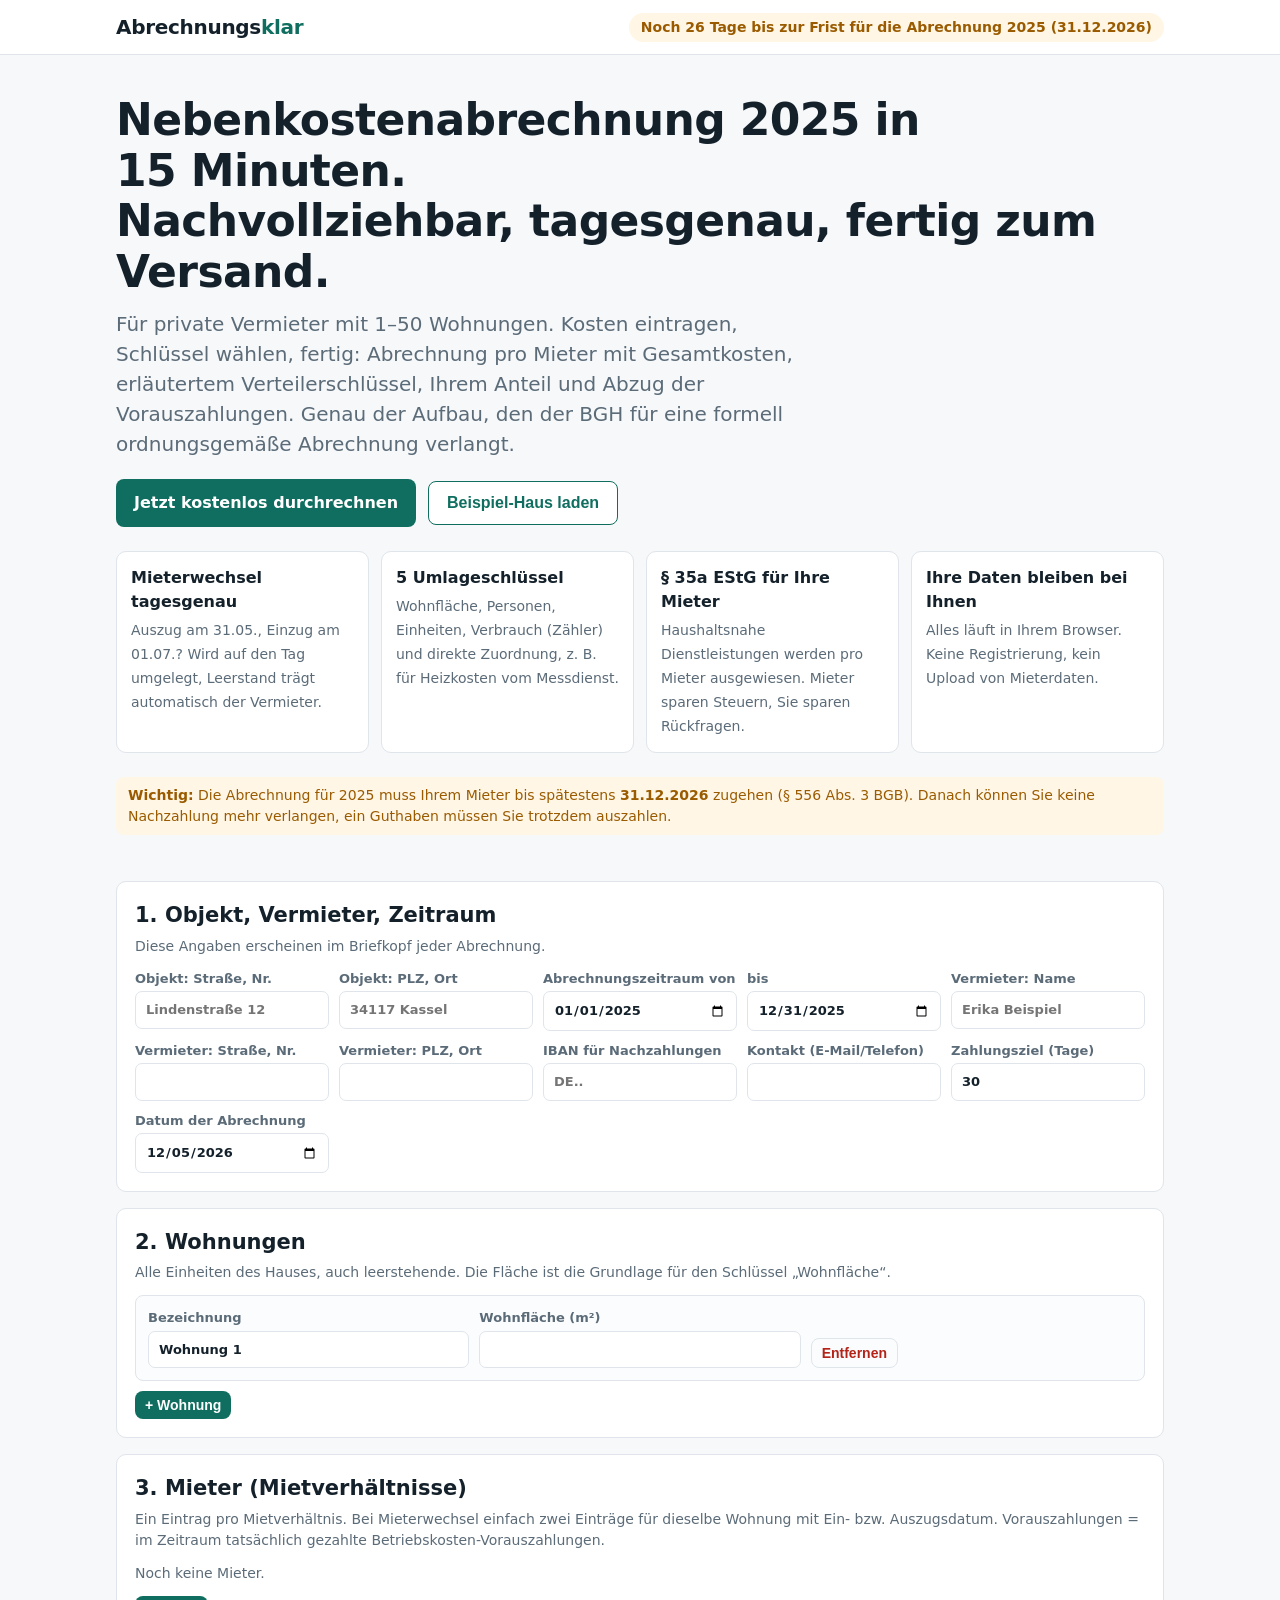
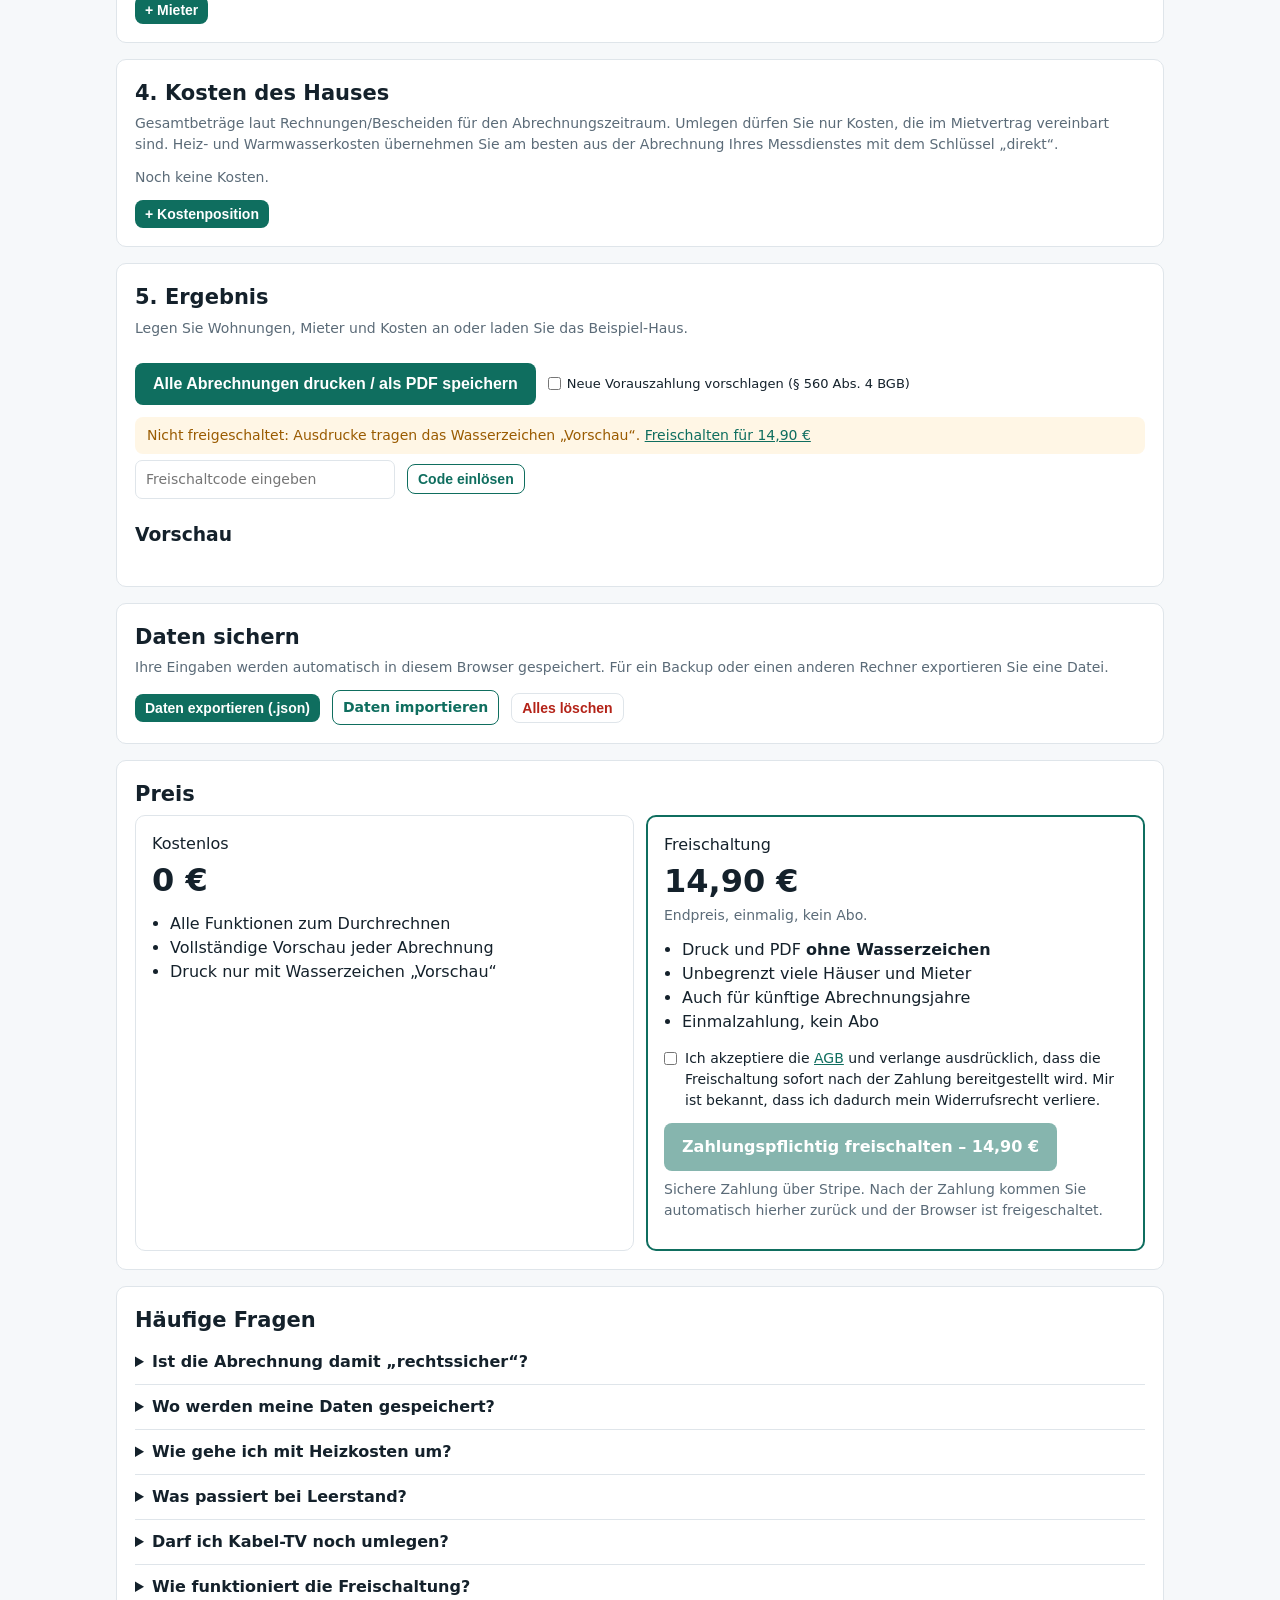
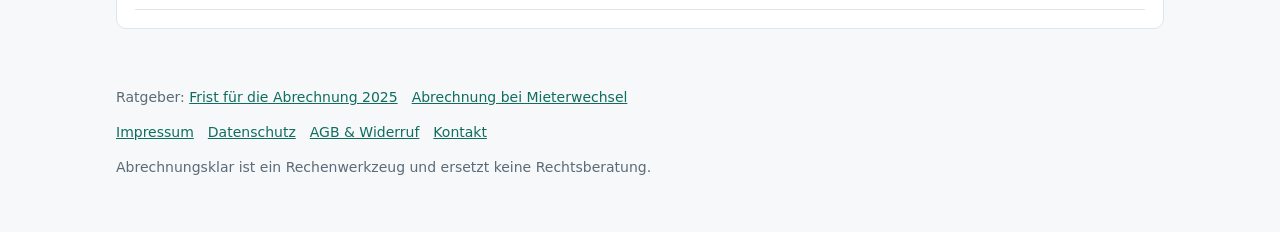
==== index.html @ c4600b21 "feat: Stripe-Zahlungslink mit Pflicht-Zustimmung, Ratgeber-Links Co-Authored-By: Claude Opus 5.5 <no" ====
<!doctype html>
<html lang="de">
<head>
<meta charset="utf-8">
<meta name="viewport" content="width=device-width, initial-scale=1">
<title>Abrechnungsklar – Nebenkostenabrechnung 2025 im Browser erstellen</title>
<meta name="description" content="Betriebskostenabrechnung 2025 für Vermieter in 15 Minuten: Mieterwechsel tagesgenau, Leerstand, 5 Umlageschlüssel, § 35a-Ausweis, Vorauszahlungsanpassung. Ihre Daten bleiben in Ihrem Browser. Frist: 31.12.2026.">
<style>
:root{--bg:#f6f8fa;--card:#fff;--ink:#14212b;--mute:#5b6b78;--line:#dfe5ea;--pri:#0f6e5f;--pri2:#0b5649;--acc:#e8f4f1;--warn:#9a5b00;--warnbg:#fff6e5;--bad:#b42318;--radius:10px}
*{box-sizing:border-box}
body{margin:0;background:var(--bg);color:var(--ink);font:16px/1.5 system-ui,-apple-system,"Segoe UI",Roboto,sans-serif}
a{color:var(--pri)}
.wrap{max-width:1080px;margin:0 auto;padding:0 16px}
header.top{background:var(--card);border-bottom:1px solid var(--line)}
header.top .wrap{display:flex;align-items:center;justify-content:space-between;gap:12px;padding-top:12px;padding-bottom:12px;flex-wrap:wrap}
.logo{font-weight:800;font-size:20px;letter-spacing:-.3px}.logo span{color:var(--pri)}
.deadline{background:var(--warnbg);color:var(--warn);border-radius:999px;padding:4px 12px;font-size:14px;font-weight:600}
.hero{padding:40px 0 24px}
.hero h1{font-size:clamp(28px,4.4vw,44px);line-height:1.15;margin:0 0 12px;letter-spacing:-.6px}
.hero p.lead{font-size:clamp(17px,2vw,20px);color:var(--mute);max-width:720px;margin:0 0 20px}
.btn{display:inline-block;border:0;border-radius:8px;padding:12px 18px;font-weight:700;font-size:16px;cursor:pointer;text-decoration:none;background:var(--pri);color:#fff}
.btn:hover{background:var(--pri2)}
.btn.sec{background:var(--card);color:var(--pri);border:1px solid var(--pri)}
.btn.sm{padding:6px 10px;font-size:14px;font-weight:600}
.btn.ghost{background:transparent;color:var(--bad);border:1px solid var(--line);padding:6px 10px;font-size:14px}
.row{display:flex;gap:12px;flex-wrap:wrap;align-items:center}
.feats{display:grid;grid-template-columns:repeat(auto-fit,minmax(230px,1fr));gap:12px;margin:24px 0}
.feat{background:var(--card);border:1px solid var(--line);border-radius:var(--radius);padding:14px}
.feat b{display:block;margin-bottom:4px}
.feat small{color:var(--mute);font-size:14px}
section.card{background:var(--card);border:1px solid var(--line);border-radius:var(--radius);padding:18px;margin:16px 0}
section.card h2{margin:0 0 4px;font-size:21px}
.hint{color:var(--mute);font-size:14px;margin:0 0 12px}
.grid{display:grid;grid-template-columns:repeat(auto-fit,minmax(180px,1fr));gap:10px}
label{display:block;font-size:13px;font-weight:600;color:var(--mute)}
input,select{width:100%;font:inherit;padding:8px 10px;border:1px solid var(--line);border-radius:7px;background:#fff;color:var(--ink);margin-top:3px}
input:focus,select:focus{outline:2px solid var(--pri);outline-offset:0;border-color:var(--pri)}
.item{border:1px solid var(--line);border-radius:8px;padding:12px;margin:10px 0;background:#fbfcfd}
.item .grid{grid-template-columns:repeat(auto-fit,minmax(140px,1fr))}
.sub{margin-top:10px;padding:10px;background:var(--acc);border-radius:8px}
.sub .grid{grid-template-columns:repeat(auto-fit,minmax(160px,1fr))}
.warn{background:var(--warnbg);color:var(--warn);border-radius:8px;padding:8px 12px;margin:6px 0;font-size:14px}
.ok{background:var(--acc);color:var(--pri2);border-radius:8px;padding:8px 12px;margin:6px 0;font-size:14px}
.tablewrap{overflow-x:auto}
table{border-collapse:collapse;width:100%;font-size:14px}
th,td{padding:7px 8px;border-bottom:1px solid var(--line);text-align:left;vertical-align:top}
td.n,th.n{text-align:right;white-space:nowrap}
tfoot td{font-weight:700}
.pos{color:var(--bad)}.neg{color:var(--pri)}
.price{display:grid;grid-template-columns:repeat(auto-fit,minmax(260px,1fr));gap:12px}
.plan{border:1px solid var(--line);border-radius:var(--radius);padding:16px;background:var(--card)}
.plan.hi{border:2px solid var(--pri)}
.plan .amt{font-size:32px;font-weight:800}
.plan ul{padding-left:18px;margin:8px 0 14px}
details{border-bottom:1px solid var(--line);padding:10px 0}
summary{cursor:pointer;font-weight:600}
footer{padding:28px 0 40px;color:var(--mute);font-size:14px}
footer a{margin-right:14px}
.lic{font-size:14px}
#print{display:none}
.wm{display:none}
@media print{
  body{background:#fff}
  body>*:not(#print){display:none!important}
  #print{display:block}
  .stmt{page-break-after:always;font-size:11pt;color:#000}
  .stmt:last-child{page-break-after:auto}
  .stmt table{font-size:9.5pt}
  .stmt th,.stmt td{padding:4px 5px}
  body.unlicensed .wm{display:block;position:fixed;top:38%;left:-10%;width:120%;text-align:center;transform:rotate(-28deg);font-size:54pt;font-weight:800;color:rgba(180,35,24,.22);z-index:9;pointer-events:none}
  @page{size:A4;margin:18mm 16mm}
}
.stmt .addr{display:flex;justify-content:space-between;gap:20px;margin-bottom:22px}
.stmt .sender{font-size:8pt;text-decoration:underline;margin-bottom:6px}
.stmt h3{margin:0 0 6px;font-size:14pt}
.stmt .small{font-size:9pt}
.stmt .res{font-size:12pt;font-weight:700;margin:10px 0}
.screenstmt{border:1px solid var(--line);border-radius:8px;padding:18px;background:#fff;margin:12px 0}
</style>
</head>
<body>
<div class="wm">VORSCHAU – nicht freigeschaltet</div>
<header class="top"><div class="wrap">
  <div class="logo">Abrechnungs<span>klar</span></div>
  <div class="deadline" id="deadline">Frist für die Abrechnung 2025: 31.12.2026</div>
</div></header>

<main class="wrap">
<div class="hero">
  <h1>Nebenkostenabrechnung 2025 in 15&nbsp;Minuten.<br>Nachvollziehbar, tagesgenau, fertig zum Versand.</h1>
  <p class="lead">Für private Vermieter mit 1–50 Wohnungen. Kosten eintragen, Schlüssel wählen, fertig: Abrechnung pro Mieter mit Gesamtkosten, erläutertem Verteilerschlüssel, Ihrem Anteil und Abzug der Vorauszahlungen. Genau der Aufbau, den der BGH für eine formell ordnungsgemäße Abrechnung verlangt.</p>
  <div class="row">
    <a class="btn" href="#app">Jetzt kostenlos durchrechnen</a>
    <button class="btn sec" id="demoBtn" type="button">Beispiel-Haus laden</button>
  </div>
  <div class="feats">
    <div class="feat"><b>Mieterwechsel tagesgenau</b><small>Auszug am 31.05., Einzug am 01.07.? Wird auf den Tag umgelegt, Leerstand trägt automatisch der Vermieter.</small></div>
    <div class="feat"><b>5 Umlageschlüssel</b><small>Wohnfläche, Personen, Einheiten, Verbrauch (Zähler) und direkte Zuordnung, z.&nbsp;B. für Heizkosten vom Messdienst.</small></div>
    <div class="feat"><b>§ 35a EStG für Ihre Mieter</b><small>Haushaltsnahe Dienstleistungen werden pro Mieter ausgewiesen. Mieter sparen Steuern, Sie sparen Rückfragen.</small></div>
    <div class="feat"><b>Ihre Daten bleiben bei Ihnen</b><small>Alles läuft in Ihrem Browser. Keine Registrierung, kein Upload von Mieterdaten.</small></div>
  </div>
  <div class="warn"><b>Wichtig:</b> Die Abrechnung für 2025 muss Ihrem Mieter bis spätestens <b>31.12.2026</b> zugehen (§ 556 Abs. 3 BGB). Danach können Sie keine Nachzahlung mehr verlangen, ein Guthaben müssen Sie trotzdem auszahlen.</div>
</div>

<div id="app">
<section class="card">
  <h2>1. Objekt, Vermieter, Zeitraum</h2>
  <p class="hint">Diese Angaben erscheinen im Briefkopf jeder Abrechnung.</p>
  <div class="grid">
    <div><label>Objekt: Straße, Nr.<input data-bind="obj.street" placeholder="Lindenstraße 12"></label></div>
    <div><label>Objekt: PLZ, Ort<input data-bind="obj.city" placeholder="34117 Kassel"></label></div>
    <div><label>Abrechnungszeitraum von<input type="date" data-bind="period.from"></label></div>
    <div><label>bis<input type="date" data-bind="period.to"></label></div>
    <div><label>Vermieter: Name<input data-bind="ll.name" placeholder="Erika Beispiel"></label></div>
    <div><label>Vermieter: Straße, Nr.<input data-bind="ll.street"></label></div>
    <div><label>Vermieter: PLZ, Ort<input data-bind="ll.city"></label></div>
    <div><label>IBAN für Nachzahlungen<input data-bind="ll.iban" placeholder="DE.."></label></div>
    <div><label>Kontakt (E-Mail/Telefon)<input data-bind="ll.contact"></label></div>
    <div><label>Zahlungsziel (Tage)<input data-bind="dueDays" inputmode="numeric" data-num></label></div>
    <div><label>Datum der Abrechnung<input type="date" data-bind="date"></label></div>
  </div>
</section>

<section class="card">
  <h2>2. Wohnungen</h2>
  <p class="hint">Alle Einheiten des Hauses, auch leerstehende. Die Fläche ist die Grundlage für den Schlüssel „Wohnfläche“.</p>
  <div id="units"></div>
  <button class="btn sm" type="button" data-add="units">+ Wohnung</button>
</section>

<section class="card">
  <h2>3. Mieter (Mietverhältnisse)</h2>
  <p class="hint">Ein Eintrag pro Mietverhältnis. Bei Mieterwechsel einfach zwei Einträge für dieselbe Wohnung mit Ein- bzw. Auszugsdatum. Vorauszahlungen = im Zeitraum tatsächlich gezahlte Betriebskosten-Vorauszahlungen.</p>
  <div id="tens"></div>
  <button class="btn sm" type="button" data-add="ten">+ Mieter</button>
</section>

<section class="card">
  <h2>4. Kosten des Hauses</h2>
  <p class="hint">Gesamtbeträge laut Rechnungen/Bescheiden für den Abrechnungszeitraum. Umlegen dürfen Sie nur Kosten, die im Mietvertrag vereinbart sind. Heiz- und Warmwasserkosten übernehmen Sie am besten aus der Abrechnung Ihres Messdienstes mit dem Schlüssel „direkt“.</p>
  <div id="costs"></div>
  <button class="btn sm" type="button" data-add="costs">+ Kostenposition</button>
</section>

<section class="card" id="results">
  <h2>5. Ergebnis</h2>
  <div id="checks"></div>
  <div class="tablewrap" id="summary"></div>
  <div class="row" style="margin-top:12px">
    <button class="btn" type="button" id="printAll">Alle Abrechnungen drucken / als PDF speichern</button>
    <label style="display:flex;gap:6px;align-items:center;font-weight:400;color:var(--ink)"><input type="checkbox" id="adjust" style="width:auto;margin:0"> Neue Vorauszahlung vorschlagen (§ 560 Abs. 4 BGB)</label>
  </div>
  <div id="licbox" class="lic" style="margin-top:12px"></div>
  <h3 style="margin-top:22px">Vorschau</h3>
  <div id="previews"></div>
</section>

<section class="card">
  <h2>Daten sichern</h2>
  <p class="hint">Ihre Eingaben werden automatisch in diesem Browser gespeichert. Für ein Backup oder einen anderen Rechner exportieren Sie eine Datei.</p>
  <div class="row">
    <button class="btn sm" type="button" id="exportBtn">Daten exportieren (.json)</button>
    <label class="btn sm sec" style="color:var(--pri)">Daten importieren<input type="file" id="importFile" accept="application/json" hidden></label>
    <button class="btn ghost" type="button" id="resetBtn">Alles löschen</button>
  </div>
</section>
</div>

<section class="card" id="preise">
  <h2>Preis</h2>
  <div class="price">
    <div class="plan">
      <div>Kostenlos</div><div class="amt">0 €</div>
      <ul><li>Alle Funktionen zum Durchrechnen</li><li>Vollständige Vorschau jeder Abrechnung</li><li>Druck nur mit Wasserzeichen „Vorschau“</li></ul>
    </div>
    <div class="plan hi">
      <div>Freischaltung</div><div class="amt" id="priceAmt">14,90 €</div>
      <div class="hint" id="priceNote"></div>
      <ul><li>Druck und PDF <b>ohne Wasserzeichen</b></li><li>Unbegrenzt viele Häuser und Mieter</li><li>Auch für künftige Abrechnungsjahre</li><li>Einmalzahlung, kein Abo</li></ul>
      <div id="buyArea"></div>
    </div>
  </div>
</section>

<section class="card">
  <h2>Häufige Fragen</h2>
  <details><summary>Ist die Abrechnung damit „rechtssicher“?</summary><p>Abrechnungsklar erzeugt den formellen Aufbau, den die Rechtsprechung verlangt: Zusammenstellung der Gesamtkosten, Angabe und Erläuterung der Verteilerschlüssel, Berechnung des Mieteranteils und Abzug der Vorauszahlungen. Ob eine Kostenart umlagefähig ist, hängt von Ihrem Mietvertrag ab. Abrechnungsklar ist ein Rechenwerkzeug und keine Rechtsberatung.</p></details>
  <details><summary>Wo werden meine Daten gespeichert?</summary><p>Ausschließlich im lokalen Speicher Ihres Browsers. Es gibt keinen Server, an den Mieterdaten übertragen werden. Sichern Sie Ihre Daten bei Bedarf über „Daten exportieren“.</p></details>
  <details><summary>Wie gehe ich mit Heizkosten um?</summary><p>Wenn ein Messdienst (z.&nbsp;B. für Heizkostenverteiler oder Wärmezähler) die Heizkosten nach der Heizkostenverordnung aufgeteilt hat, tragen Sie die Gesamtkosten und die Einzelbeträge pro Mieter mit dem Schlüssel „direkt zugeordnet“ ein. Die CO₂-Kostenaufteilung übernehmen Sie ebenfalls aus dieser Abrechnung.</p></details>
  <details><summary>Was passiert bei Leerstand?</summary><p>Bei Wohnfläche und Einheiten bleibt der Anteil der leerstehenden Tage automatisch beim Vermieter. Die Übersicht zeigt diesen Anteil separat.</p></details>
  <details><summary>Darf ich Kabel-TV noch umlegen?</summary><p>Seit dem 01.07.2024 sind die Kosten eines Kabel-TV-Sammelvertrags grundsätzlich nicht mehr als Betriebskosten umlagefähig. Für 2025 gehören sie in der Regel nicht in die Abrechnung.</p></details>
  <details><summary>Wie funktioniert die Freischaltung?</summary><p>Nach der Zahlung über Stripe werden Sie auf diese Seite zurückgeleitet und die Freischaltung wird in Ihrem Browser gespeichert. Sie erhalten außerdem einen Freischaltcode, mit dem Sie andere Browser freischalten können. Bei Problemen genügt eine kurze E-Mail an <a href="mailto:meisner@nexgen-consulting.de">meisner@nexgen-consulting.de</a>.</p></details>
</section>
</main>

<footer><div class="wrap">
  <p>Ratgeber: <a href="ratgeber/frist-nebenkostenabrechnung-2025.html">Frist für die Abrechnung 2025</a><a href="ratgeber/nebenkostenabrechnung-mieterwechsel.html">Abrechnung bei Mieterwechsel</a></p>
  <a href="impressum.html">Impressum</a><a href="datenschutz.html">Datenschutz</a><a href="agb.html">AGB &amp; Widerruf</a><a href="mailto:meisner@nexgen-consulting.de">Kontakt</a>
  <p>Abrechnungsklar ist ein Rechenwerkzeug und ersetzt keine Rechtsberatung.</p>
</div></footer>

<div id="print"></div>

<script>
"use strict";
// ===== Konfiguration (vor Livegang ausfüllen) =====
const CONFIG = {
  price: "14,90 €",
  priceNote: "Endpreis, einmalig, kein Abo.",
  paymentLink: "https://buy.stripe.com/3cIeVd56Sab05eU7DV0VO00",
  licHash: "d1ef6bc6e653d2ce293823f0888464de5d6fff5a66240f1b3e6126cd1e99bef2"
};
const STORE = "ak_state_v1", LIC = "ak_lic_v1";

const COST_TYPES = [
  "Grundsteuer","Wasserversorgung","Entwässerung / Abwasser","Wasser und Abwasser","Heizkosten","Warmwasser","Heiz- und Warmwasserkosten",
  "Aufzug","Straßenreinigung","Müllbeseitigung","Gebäudereinigung","Ungezieferbekämpfung","Gartenpflege","Allgemeinstrom / Beleuchtung",
  "Schornsteinreinigung","Sach- und Haftpflichtversicherung","Hauswart","Wäschepflege","Rauchwarnmelder (Wartung)","Sonstige Betriebskosten"
];
const KEYS = {flaeche:"Wohnfläche",personen:"Personen",einheiten:"Wohneinheiten",verbrauch:"Verbrauch (Zähler)",direkt:"direkt zugeordnet"};

// ===== Helfer =====
const $ = s => document.querySelector(s);
const uid = () => Math.random().toString(36).slice(2, 9);
const esc = s => String(s ?? "").replace(/[&<>"']/g, c => ({"&":"&amp;","<":"&lt;",">":"&gt;",'"':"&quot;","'":"&#39;"}[c]));
const num = v => { if (typeof v === "number") return v; v = String(v ?? "").trim(); if (!v) return 0; if (v.includes(",")) v = v.replace(/\./g, "").replace(",", "."); const n = parseFloat(v); return isFinite(n) ? n : 0; };
const eur = new Intl.NumberFormat("de-DE", {style:"currency", currency:"EUR"});
const E = n => eur.format(Math.round(n * 100) / 100);
const N = (n, d = 2) => new Intl.NumberFormat("de-DE", {maximumFractionDigits:d}).format(n);
const D = iso => { if (!iso) return ""; const [y,m,d] = iso.split("-"); return `${d}.${m}.${y}`; };
const t0 = iso => { const [y,m,d] = iso.split("-").map(Number); return Date.UTC(y, m - 1, d); };
const days = (a, b) => Math.round((t0(b) - t0(a)) / 864e5) + 1;
const today = () => new Date().toISOString().slice(0, 10);

function blank() {
  return {obj:{street:"",city:""}, ll:{name:"",street:"",city:"",iban:"",contact:""},
    period:{from:"2025-01-01",to:"2025-12-31"}, dueDays:30, date:today(), adjust:false,
    units:[{id:uid(),name:"Wohnung 1",area:""}], ten:[], costs:[]};
}
function demo() {
  const u = [["EG links",72],["EG rechts",58],["OG links",72],["OG rechts",58]].map(([name,area]) => ({id:uid(),name,area}));
  const T = (i,name,from,to,persons,prepaid) => ({id:uid(),unit:u[i].id,name,from,to,persons,prepaid});
  const ten = [T(0,"Familie Schmidt","2025-01-01","2025-12-31",4,4200), T(1,"Herrn Can Yilmaz","2025-01-01","2025-12-31",1,2700),
    T(2,"Frau Petra Weber","2025-01-01","2025-05-31",2,1250), T(2,"Herrn Jan Novak","2025-07-01","2025-12-31",1,1320), T(3,"Familie Klein","2025-01-01","2025-12-31",2,2900)];
  const V = arr => Object.fromEntries(ten.map((t,i) => [t.id, arr[i]]));
  const C = (type,amount,key,p35=0,vals={},unit="") => ({id:uid(),type,amount,key,p35,vals,unit,total:""});
  return {obj:{street:"Lindenstraße 12",city:"34117 Kassel"}, ll:{name:"Erika Beispiel",street:"Am Hang 3",city:"34119 Kassel",iban:"DE12 3456 7890 1234 5678 90",contact:"erika@beispiel.de"},
    period:{from:"2025-01-01",to:"2025-12-31"}, dueDays:30, date:today(), adjust:true, units:u, ten,
    costs:[C("Grundsteuer",1240,"flaeche"), C("Wasser und Abwasser",2860,"verbrauch",0,V([142,38,30,22,68]),"m³"),
      C("Müllbeseitigung",980,"personen"), C("Gebäudereinigung",1450,"flaeche",100), C("Gartenpflege",620,"flaeche",80),
      C("Allgemeinstrom / Beleuchtung",310,"einheiten"), C("Sach- und Haftpflichtversicherung",1380,"flaeche"),
      C("Schornsteinreinigung",145,"einheiten",100), C("Heiz- und Warmwasserkosten",4600,"direkt",0,V([1420,890,560,520,1050]))]};
}

let S;
try { S = JSON.parse(localStorage.getItem(STORE)) || blank(); } catch { S = blank(); }
const save = () => { try { localStorage.setItem(STORE, JSON.stringify(S)); } catch {} };
let licensed = false;
try { licensed = localStorage.getItem(LIC) === "1"; } catch {}

// ===== Berechnung =====
function calc() {
  const pf = S.period.from, pt = S.period.to, warnings = [];
  if (!pf || !pt || t0(pt) < t0(pf)) return {err:"Bitte einen gültigen Abrechnungszeitraum angeben."};
  const P = days(pf, pt);
  const unitById = Object.fromEntries(S.units.map(u => [u.id, u]));
  const totalArea = S.units.reduce((s, u) => s + num(u.area), 0);
  const nUnits = S.units.length;
  const tens = S.ten.map(t => {
    const a = t.from && t0(t.from) > t0(pf) ? t.from : pf;
    const b = t.to && t0(t.to) < t0(pt) ? t.to : pt;
    const d = t0(b) < t0(a) ? 0 : days(a, b);
    const u = unitById[t.unit];
    return {...t, a, b, d, unitName: u ? u.name : "?", area: u ? num(u.area) : 0, persons: num(t.persons), prepaid: num(t.prepaid), rows: [], sum: 0, p35: 0};
  });
  tens.forEach(t => { if (!t.d) warnings.push(`${t.name || "Ein Mieter"}: Mietzeit liegt außerhalb des Abrechnungszeitraums und wird übersprungen.`); if (!unitById[t.unit]) warnings.push(`${t.name || "Ein Mieter"}: keine Wohnung zugeordnet.`); });
  const act = tens.filter(t => t.d > 0);
  const personDays = act.reduce((s, t) => s + t.persons * t.d, 0);
  // Überschneidungen je Wohnung prüfen
  S.units.forEach(u => { const used = act.filter(t => t.unit === u.id).reduce((s, t) => s + t.d, 0); if (used > P) warnings.push(`${u.name}: Mietzeiten überschneiden sich (${used} von ${P} Tagen belegt).`); });
  const costRows = [];
  S.costs.forEach(c => {
    const amount = num(c.amount), label = c.type || "Kostenposition";
    let distributed = 0;
    if (/kabel/i.test(label)) warnings.push(`„${label}“: Kabel-TV-Kosten sind seit 01.07.2024 grundsätzlich nicht mehr umlagefähig.`);
    const vals = c.vals || {};
    const consTotal = c.key === "verbrauch" ? (num(c.total) || act.reduce((s, t) => s + num(vals[t.id]), 0)) : 0;
    if (c.key === "flaeche" && !totalArea) warnings.push(`„${label}“: Wohnflächen fehlen.`);
    if (c.key === "personen" && !personDays) warnings.push(`„${label}“: Personenzahlen fehlen.`);
    if (c.key === "verbrauch" && !consTotal) warnings.push(`„${label}“: Verbrauchswerte fehlen.`);
    act.forEach(t => {
      let share = 0, totTxt = "", yourTxt = "";
      const tage = t.d === P ? "" : ` · ${t.d}/${P} Tage`;
      switch (c.key) {
        case "flaeche": share = totalArea ? t.area * t.d / (totalArea * P) : 0; totTxt = `${N(totalArea)} m²`; yourTxt = `${N(t.area)} m²${tage}`; break;
        case "einheiten": share = nUnits ? t.d / (nUnits * P) : 0; totTxt = `${nUnits} Einheiten`; yourTxt = `1 Einheit${tage}`; break;
        case "personen": share = personDays ? t.persons * t.d / personDays : 0; totTxt = `${N(personDays, 0)} Personentage`; yourTxt = `${N(t.persons)} Pers. × ${t.d} Tage`; break;
        case "verbrauch": share = consTotal ? num(vals[t.id]) / consTotal : 0; totTxt = `${N(consTotal, 3)} ${esc(c.unit || "")}`; yourTxt = `${N(num(vals[t.id]), 3)} ${esc(c.unit || "")}`; break;
        case "direkt": totTxt = "lt. Einzelabrechnung"; yourTxt = "Einzelbetrag"; break;
      }
      const val = c.key === "direkt" ? num(vals[t.id]) : amount * share;
      distributed += val;
      const p35 = val * num(c.p35) / 100;
      t.rows.push({label, amount, key: KEYS[c.key], totTxt, yourTxt, val, p35});
      t.sum += val; t.p35 += p35;
    });
    if (c.key === "direkt" && distributed > amount + 0.005) warnings.push(`„${label}“: Einzelbeträge (${E(distributed)}) übersteigen die Gesamtkosten (${E(amount)}).`);
    costRows.push({label, amount, key: KEYS[c.key], distributed, landlord: amount - distributed});
  });
  return {P, act, costRows, warnings, totalArea, personDays};
}

// ===== Formulare =====
function unitOptions(sel) { return S.units.map(u => `<option value="${u.id}"${u.id === sel ? " selected" : ""}>${esc(u.name || "Wohnung")}</option>`).join(""); }
function f(list, it, field, lab, extra = "") {
  return `<div><label>${lab}<input data-list="${list}" data-id="${it.id}" data-field="${field}" value="${esc(it[field])}" ${extra}></label></div>`;
}
function renderUnits() {
  $("#units").innerHTML = S.units.map(u => `<div class="item"><div class="grid">
    ${f("units", u, "name", "Bezeichnung", 'placeholder="EG links"')}
    ${f("units", u, "area", "Wohnfläche (m²)", 'inputmode="decimal"')}
    <div style="align-self:end"><button class="btn ghost" type="button" data-del="units" data-id="${u.id}">Entfernen</button></div></div></div>`).join("");
}
function renderTens() {
  $("#tens").innerHTML = S.ten.length ? S.ten.map(t => `<div class="item"><div class="grid">
    ${f("ten", t, "name", "Name (Anrede für den Brief)", 'placeholder="Frau Petra Weber"')}
    <div><label>Wohnung<select data-list="ten" data-id="${t.id}" data-field="unit"><option value="">– wählen –</option>${unitOptions(t.unit)}</select></label></div>
    ${f("ten", t, "from", "Einzug / ab", 'type="date"')}
    ${f("ten", t, "to", "Auszug / bis (leer = laufend)", 'type="date"')}
    ${f("ten", t, "persons", "Personen", 'inputmode="decimal"')}
    ${f("ten", t, "prepaid", "Gezahlte Vorauszahlungen (€)", 'inputmode="decimal"')}
    <div style="align-self:end"><button class="btn ghost" type="button" data-del="ten" data-id="${t.id}">Entfernen</button></div></div></div>`).join("")
    : `<p class="hint">Noch keine Mieter.</p>`;
}
function renderCosts() {
  $("#costs").innerHTML = S.costs.length ? S.costs.map(c => {
    const types = COST_TYPES.map(x => `<option${x === c.type ? " selected" : ""}>${x}</option>`).join("");
    const keys = Object.entries(KEYS).map(([k, v]) => `<option value="${k}"${k === c.key ? " selected" : ""}>${v}</option>`).join("");
    let sub = "";
    if (c.key === "verbrauch" || c.key === "direkt") {
      const isV = c.key === "verbrauch";
      sub = `<div class="sub"><div class="grid">
        ${isV ? f("costs", c, "unit", "Einheit", 'placeholder="m³ / kWh"') + f("costs", c, "total", "Gesamtverbrauch (leer = Summe)", 'inputmode="decimal"') : ""}
        ${S.ten.map(t => `<div><label>${esc(t.name || "Mieter")} (${isV ? "Verbrauch" : "€"})<input inputmode="decimal" data-list="costs" data-id="${c.id}" data-field="vals" data-sub="${t.id}" value="${esc((c.vals || {})[t.id] ?? "")}"></label></div>`).join("") || "<p class='hint'>Erst Mieter anlegen.</p>"}
      </div></div>`;
    }
    return `<div class="item"><div class="grid">
      <div><label>Kostenart<select data-list="costs" data-id="${c.id}" data-field="type">${types}</select></label></div>
      ${f("costs", c, "amount", "Gesamtkosten Haus (€)", 'inputmode="decimal"')}
      <div><label>Umlageschlüssel<select data-list="costs" data-id="${c.id}" data-field="key" data-rerender>${keys}</select></label></div>
      ${f("costs", c, "p35", "§ 35a: Anteil Arbeitskosten (%)", 'inputmode="decimal" placeholder="0"')}
      <div style="align-self:end"><button class="btn ghost" type="button" data-del="costs" data-id="${c.id}">Entfernen</button></div>
    </div>${sub}</div>`;
  }).join("") : `<p class="hint">Noch keine Kosten.</p>`;
}
function renderTop() {
  document.querySelectorAll("[data-bind]").forEach(el => {
    const [a, b] = el.dataset.bind.split("."); el.value = b ? (S[a][b] ?? "") : (S[a] ?? "");
  });
  $("#adjust").checked = !!S.adjust;
}
function renderAll() { renderTop(); renderUnits(); renderTens(); renderCosts(); renderResults(); }

// ===== Abrechnung (Brief) =====
function statement(t, R) {
  const res = t.sum - t.prepaid;
  const monthly = Math.ceil(t.sum / t.d * 365 / 12);
  const rows = t.rows.map(r => `<tr><td>${esc(r.label)}</td><td class="n">${E(r.amount)}</td><td>${r.key}</td><td>${r.totTxt}</td><td>${r.yourTxt}</td><td class="n">${E(r.val)}</td></tr>`).join("");
  const p35rows = t.rows.filter(r => r.p35 > 0.004).map(r => `<tr><td>${esc(r.label)}</td><td class="n">${E(r.p35)}</td></tr>`).join("");
  const keysUsed = [...new Set(t.rows.map(r => r.key))];
  const expl = {
    "Wohnfläche": `Wohnfläche: Kosten × (Ihre Wohnfläche ÷ Gesamtwohnfläche ${N(R.totalArea)} m²) × (Ihre Nutzungstage ÷ ${R.P} Tage). Der Anteil leerstehender Flächen verbleibt beim Vermieter.`,
    "Wohneinheiten": `Wohneinheiten: Kosten ÷ Anzahl Wohneinheiten × (Ihre Nutzungstage ÷ ${R.P} Tage).`,
    "Personen": `Personen: Kosten × (Ihre Personen × Ihre Nutzungstage) ÷ Summe aller Personentage im Haus.`,
    "Verbrauch (Zähler)": `Verbrauch: Kosten × (Ihr abgelesener Verbrauch ÷ Gesamtverbrauch).`,
    "direkt zugeordnet": `Direkt zugeordnet: Ihr Einzelbetrag laut gesonderter Einzelabrechnung (z. B. Heizkostenabrechnung des Messdienstes, die beigefügt ist).`
  };
  const due = num(S.dueDays) || 30;
  const sender = [S.ll.name, S.ll.street, S.ll.city].filter(Boolean).map(esc).join(" · ");
  return `<div class="addr"><div><div class="sender">${sender}</div><b>${esc(t.name)}</b><br>${esc(S.obj.street)}<br>${esc(t.unitName)}<br>${esc(S.obj.city)}</div>
    <div class="small" style="text-align:right">${esc(S.ll.name)}<br>${esc(S.ll.street)}<br>${esc(S.ll.city)}<br>${esc(S.ll.contact)}<br><br>${esc((S.ll.city || "").replace(/^\d+\s*/, ""))}${S.ll.city ? ", " : ""}${D(S.date)}</div></div>
    <h3>Betriebskostenabrechnung ${D(S.period.from)} – ${D(S.period.to)}</h3>
    <p class="small">Mietobjekt: ${esc(S.obj.street)}, ${esc(S.obj.city)}, ${esc(t.unitName)} · Ihr Nutzungszeitraum: ${D(t.a)} – ${D(t.b)} (${t.d} von ${R.P} Tagen)</p>
    <p>Guten Tag ${esc(t.name)},<br>nachfolgend erhalten Sie die Abrechnung der Betriebskosten für den oben genannten Zeitraum.</p>
    <table><thead><tr><th>Kostenart</th><th class="n">Gesamtkosten</th><th>Verteilerschlüssel</th><th>Gesamt</th><th>Ihr Anteil</th><th class="n">Ihr Betrag</th></tr></thead>
    <tbody>${rows}</tbody><tfoot>
    <tr><td colspan="5">Summe Ihrer Betriebskosten</td><td class="n">${E(t.sum)}</td></tr>
    <tr><td colspan="5">abzüglich Ihrer geleisteten Vorauszahlungen</td><td class="n">− ${E(t.prepaid)}</td></tr>
    <tr><td colspan="5">${res >= 0 ? "Nachzahlung" : "Guthaben"}</td><td class="n">${E(Math.abs(res))}</td></tr></tfoot></table>
    <p class="res">${res >= 0.005 ? `Es ergibt sich eine Nachzahlung von ${E(res)}.` : res <= -0.005 ? `Es ergibt sich ein Guthaben zu Ihren Gunsten von ${E(-res)}.` : "Es ergibt sich weder eine Nachzahlung noch ein Guthaben."}</p>
    <p>${res >= 0.005 ? `Bitte überweisen Sie den Betrag innerhalb von ${due} Tagen nach Zugang dieser Abrechnung${S.ll.iban ? ` auf das Konto IBAN ${esc(S.ll.iban)}` : ""}.` : res <= -0.005 ? `Das Guthaben überweisen wir Ihnen innerhalb von ${due} Tagen auf Ihr bekanntes Konto.` : ""}</p>
    ${S.adjust && t.b === S.period.to ? `<p>Auf Grundlage dieser Abrechnung passen wir die monatliche Betriebskostenvorauszahlung gemäß § 560 Abs. 4 BGB ab dem übernächsten Monat nach Zugang dieser Abrechnung auf <b>${E(monthly)}</b> an.</p>` : ""}
    <p class="small"><b>Erläuterung der Verteilerschlüssel:</b><br>${keysUsed.map(k => expl[k]).join("<br>")}</p>
    ${p35rows ? `<p class="small"><b>Ausweis nach § 35a EStG</b> (in Ihren Betriebskosten enthaltene Arbeitskosten für haushaltsnahe Dienstleistungen/Handwerkerleistungen):</p><table class="small"><tbody>${p35rows}<tr><td><b>Summe</b></td><td class="n"><b>${E(t.p35)}</b></td></tr></tbody></table>` : ""}
    <p class="small">Sie haben das Recht, die dieser Abrechnung zugrunde liegenden Belege nach vorheriger Terminabsprache einzusehen. Einwendungen gegen diese Abrechnung teilen Sie bitte spätestens bis zum Ablauf des zwölften Monats nach Zugang mit (§ 556 Abs. 3 BGB).</p>
    <p>Mit freundlichen Grüßen<br><br>${esc(S.ll.name)}</p>`;
}

function renderResults() {
  const R = calc();
  if (R.err) { $("#checks").innerHTML = `<div class="warn">${R.err}</div>`; $("#summary").innerHTML = ""; $("#previews").innerHTML = ""; return; }
  $("#checks").innerHTML = R.warnings.map(w => `<div class="warn">${esc(w)}</div>`).join("") || (R.act.length && S.costs.length ? `<div class="ok">Keine Auffälligkeiten gefunden.</div>` : "");
  if (!R.act.length || !S.costs.length) { $("#summary").innerHTML = `<p class="hint">Legen Sie Wohnungen, Mieter und Kosten an oder laden Sie das Beispiel-Haus.</p>`; $("#previews").innerHTML = ""; return; }
  const totCost = R.costRows.reduce((s, c) => s + c.amount, 0), totLand = R.costRows.reduce((s, c) => s + c.landlord, 0);
  $("#summary").innerHTML = `<table><thead><tr><th>Mieter</th><th>Wohnung</th><th class="n">Tage</th><th class="n">Kosten</th><th class="n">Vorauszahlung</th><th class="n">Ergebnis</th></tr></thead><tbody>
    ${R.act.map(t => { const r = t.sum - t.prepaid; return `<tr><td>${esc(t.name)}</td><td>${esc(t.unitName)}</td><td class="n">${t.d}</td><td class="n">${E(t.sum)}</td><td class="n">${E(t.prepaid)}</td><td class="n ${r >= 0 ? "pos" : "neg"}">${r >= 0 ? "Nachzahlung " : "Guthaben "}${E(Math.abs(r))}</td></tr>`; }).join("")}
    </tbody><tfoot><tr><td colspan="3">Gesamtkosten Haus</td><td class="n">${E(totCost)}</td><td colspan="2" class="n">davon beim Vermieter (Leerstand/nicht verteilt): ${E(totLand)}</td></tr></tfoot></table>`;
  $("#previews").innerHTML = R.act.map(t => `<details><summary>${esc(t.name)} · ${esc(t.unitName)}</summary><div class="screenstmt stmt">${statement(t, R)}</div></details>`).join("");
}

function renderLic() {
  document.body.classList.toggle("unlicensed", !licensed);
  $("#priceAmt").textContent = CONFIG.price; $("#priceNote").textContent = CONFIG.priceNote;
  const buy = CONFIG.paymentLink ? `<label style="display:flex;gap:8px;align-items:flex-start;font-weight:400;color:var(--ink);font-size:14px;margin-bottom:12px"><input type="checkbox" id="consent" style="width:auto;margin:4px 0 0"><span>Ich akzeptiere die <a href="agb.html">AGB</a> und verlange ausdrücklich, dass die Freischaltung sofort nach der Zahlung bereitgestellt wird. Mir ist bekannt, dass ich dadurch mein Widerrufsrecht verliere.</span></label>
    <a class="btn" id="buyBtn" href="${CONFIG.paymentLink}" rel="noopener" style="opacity:.5">Zahlungspflichtig freischalten – ${CONFIG.price}</a>
    <p class="hint" style="margin-top:8px">Sichere Zahlung über Stripe. Nach der Zahlung kommen Sie automatisch hierher zurück und der Browser ist freigeschaltet.</p>`
    : `<p class="hint">Die Freischaltung ist in Kürze verfügbar.</p>`;
  $("#buyArea").innerHTML = licensed ? `<div class="ok">Dieser Browser ist freigeschaltet. Vielen Dank!</div>` : buy;
  $("#licbox").innerHTML = licensed ? `<div class="ok">Freigeschaltet: Druck ohne Wasserzeichen.${sessionCode ? ` Ihr Freischaltcode für andere Browser: <b>${esc(sessionCode)}</b> (bitte notieren)` : ""}</div>`
    : `<div class="warn">Nicht freigeschaltet: Ausdrucke tragen das Wasserzeichen „Vorschau“. <a href="#preise">Freischalten für ${CONFIG.price}</a></div>
       <div class="row" style="margin-top:6px"><input id="codeIn" placeholder="Freischaltcode eingeben" style="max-width:260px;margin:0"><button class="btn sm sec" type="button" id="codeBtn">Code einlösen</button></div>`;
}
let sessionCode = "";
async function sha(s) { const b = await crypto.subtle.digest("SHA-256", new TextEncoder().encode(s)); return [...new Uint8Array(b)].map(x => x.toString(16).padStart(2, "0")).join(""); }
async function tryCode(code) {
  code = (code || "").trim(); if (!code) return false;
  if (await sha(code) === CONFIG.licHash) { licensed = true; sessionCode = code; try { localStorage.setItem(LIC, "1"); } catch {} renderLic(); return true; }
  return false;
}

// ===== Ereignisse =====
document.addEventListener("input", e => {
  const el = e.target;
  if (el.dataset.bind) { const [a, b] = el.dataset.bind.split("."); const v = el.hasAttribute("data-num") ? num(el.value) : el.value; if (b) S[a][b] = v; else S[a] = v; }
  else if (el.dataset.list) {
    const it = S[el.dataset.list].find(x => x.id === el.dataset.id); if (!it) return;
    if (el.dataset.sub) { it.vals = it.vals || {}; it.vals[el.dataset.sub] = el.value; } else it[el.dataset.field] = el.value;
  } else return;
  save(); renderResults();
});
document.addEventListener("change", e => {
  const el = e.target;
  if (el.id === "adjust") { S.adjust = el.checked; save(); renderResults(); return; }
  if (el.id === "importFile" && el.files[0]) {
    el.files[0].text().then(txt => { try { const d = JSON.parse(txt); if (!d.units || !d.ten || !d.costs) throw 0; S = d; save(); renderAll(); } catch { alert("Die Datei konnte nicht gelesen werden."); } });
    el.value = ""; return;
  }
  const l = el.dataset.list; if (!l) return;
  if (l === "units") { renderTens(); renderCosts(); }
  else if (l === "ten" && el.dataset.field === "name") renderCosts();
  else if (l === "costs" && el.hasAttribute("data-rerender")) renderCosts();
});
document.addEventListener("click", async e => {
  const el = e.target.closest("button"); if (!el) return;
  if (el.dataset.add) {
    const k = el.dataset.add;
    if (k === "units") S.units.push({id:uid(), name:`Wohnung ${S.units.length + 1}`, area:""});
    if (k === "ten") S.ten.push({id:uid(), unit:S.units[0]?.id || "", name:"", from:S.period.from, to:"", persons:1, prepaid:""});
    if (k === "costs") S.costs.push({id:uid(), type:COST_TYPES[0], amount:"", key:"flaeche", p35:"", vals:{}, unit:"", total:""});
    save(); renderAll();
  } else if (el.dataset.del) {
    S[el.dataset.del] = S[el.dataset.del].filter(x => x.id !== el.dataset.id); save(); renderAll();
  } else if (el.id === "demoBtn") {
    if (S.ten.length && !confirm("Ihre aktuellen Eingaben durch das Beispiel-Haus ersetzen?")) return;
    S = demo(); save(); renderAll(); location.hash = "results"; $("#results").scrollIntoView();
  } else if (el.id === "printAll") {
    const R = calc(); if (R.err || !R.act.length) { alert("Es gibt noch keine Abrechnung zum Drucken."); return; }
    $("#print").innerHTML = R.act.map(t => `<div class="stmt">${statement(t, R)}</div>`).join("");
    window.print();
  } else if (el.id === "exportBtn") {
    const a = document.createElement("a"); a.href = URL.createObjectURL(new Blob([JSON.stringify(S, null, 2)], {type:"application/json"}));
    a.download = `abrechnungsklar-${(S.obj.street || "daten").replace(/[^\wäöüß-]+/gi, "_")}.json`; a.click();
  } else if (el.id === "resetBtn") {
    if (confirm("Alle Eingaben in diesem Browser löschen?")) { S = blank(); save(); renderAll(); }
  } else if (el.id === "codeBtn") {
    if (!(await tryCode($("#codeIn").value))) alert("Dieser Code ist ungültig.");
  }
});

document.addEventListener("click", e => {
  const a = e.target.closest("#buyBtn"); if (!a) return;
  if (!$("#consent")?.checked) { e.preventDefault(); alert("Bitte bestätigen Sie zuerst die AGB und die sofortige Bereitstellung."); $("#consent")?.focus(); }
});
document.addEventListener("change", e => { if (e.target.id === "consent") $("#buyBtn").style.opacity = e.target.checked ? "1" : ".5"; });

// Frist-Countdown
(() => { const left = Math.ceil((Date.UTC(2026, 11, 31) - Date.now()) / 864e5); if (left > 0) $("#deadline").textContent = `Noch ${left} Tage bis zur Frist für die Abrechnung 2025 (31.12.2026)`; })();

// Rückkehr von Stripe: ?k=CODE
(async () => {
  const p = new URLSearchParams(location.search), k = p.get("k");
  if (k) { await tryCode(k); history.replaceState(null, "", location.pathname + location.hash); }
  renderLic();
})();
renderAll();
</script>
</body>
</html>
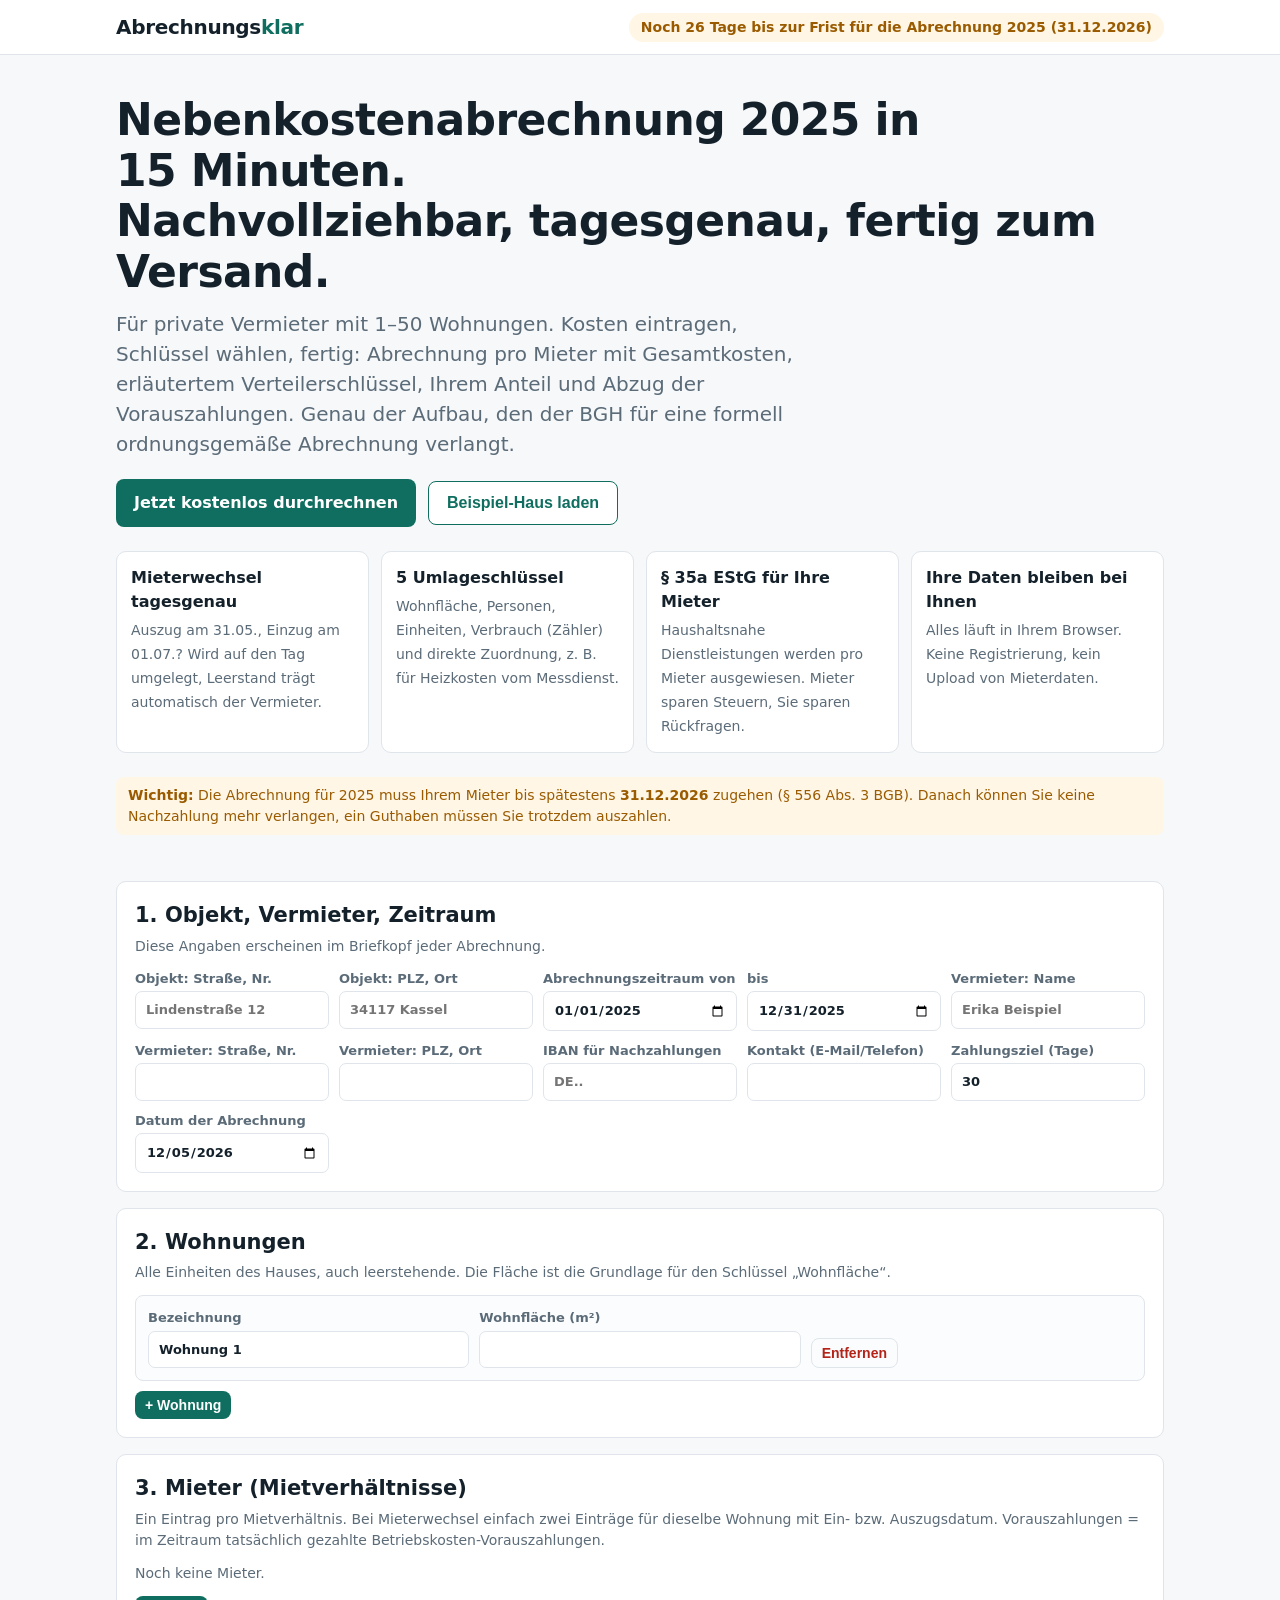
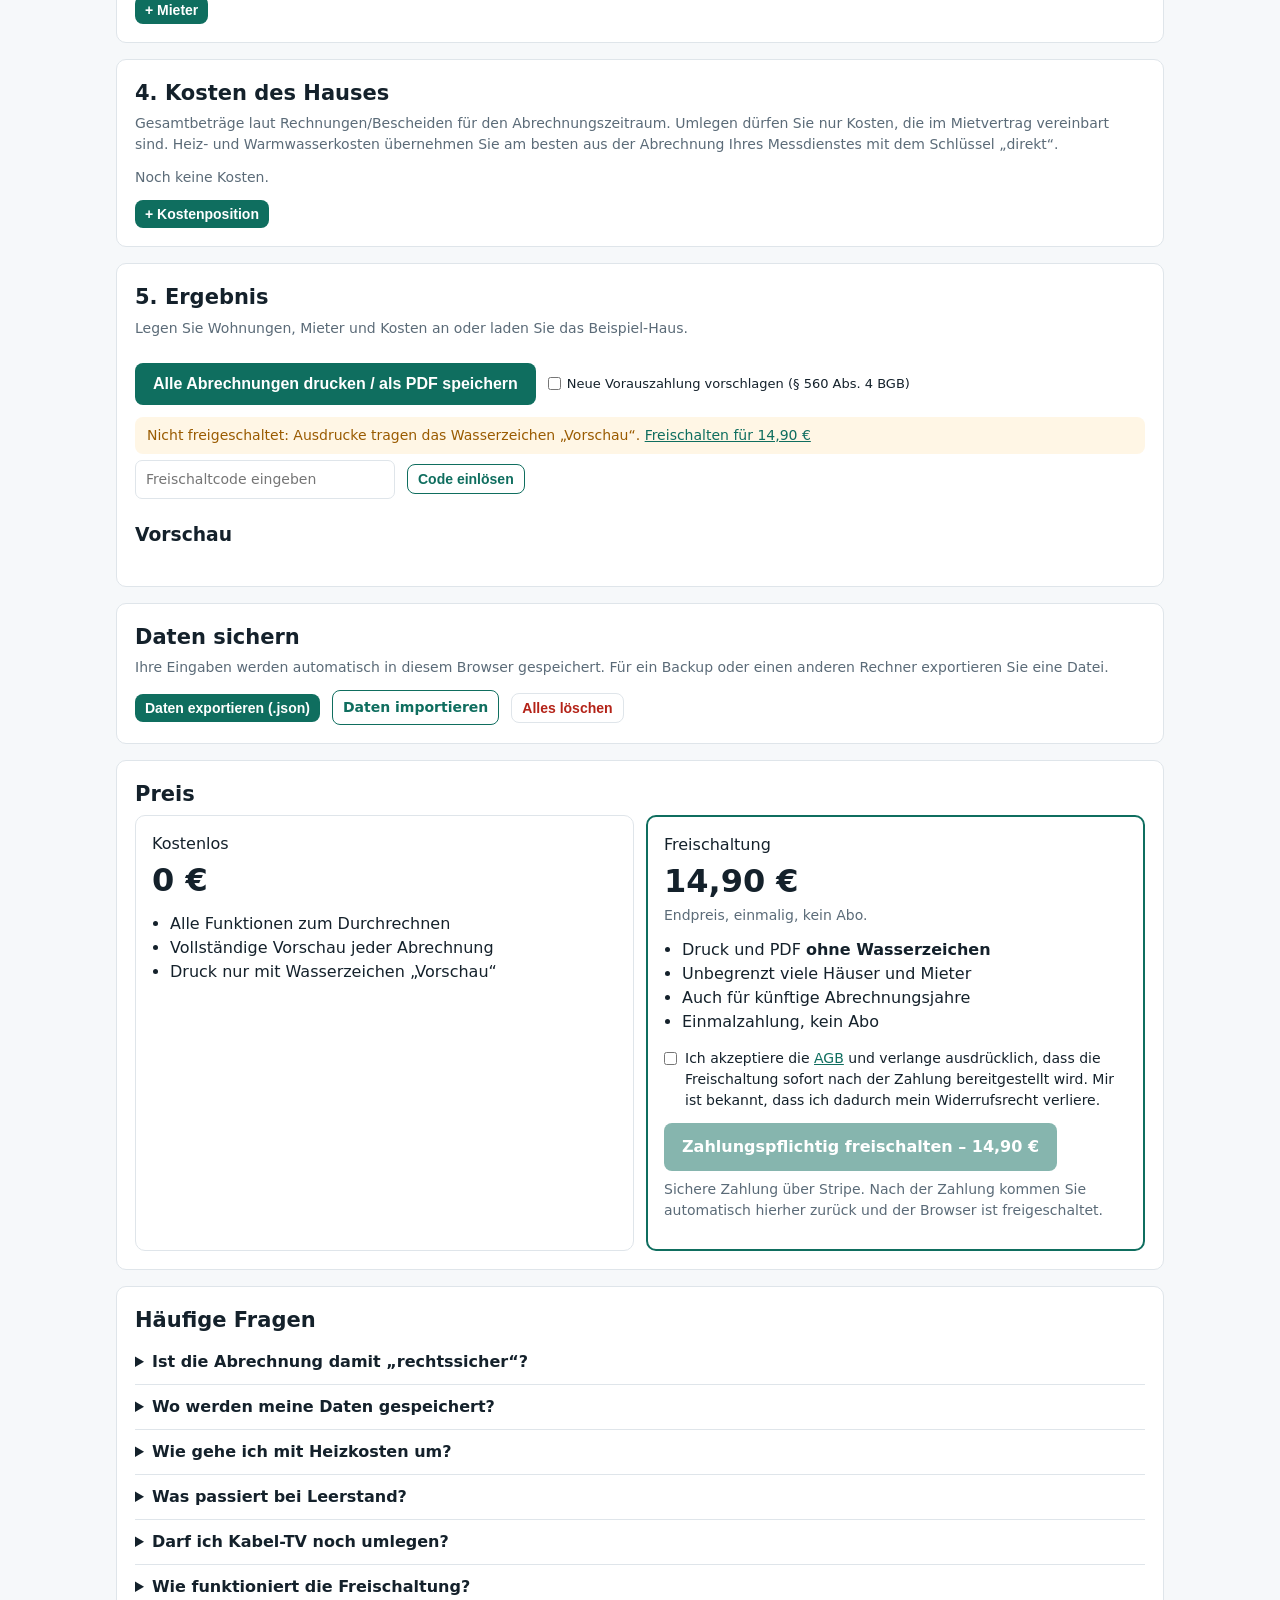
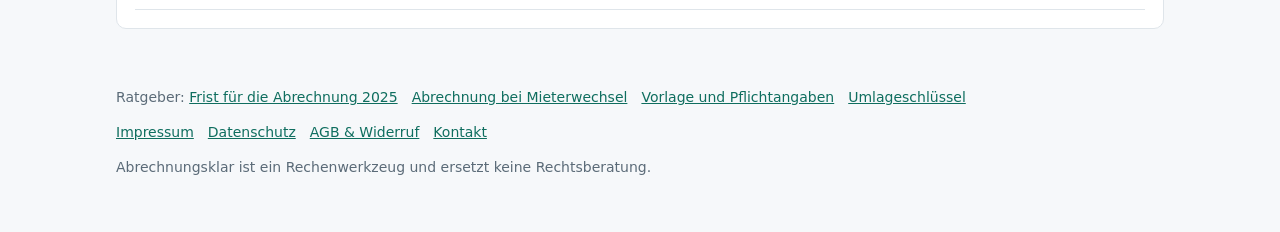
==== commit f1ffafca: "feat: Ratgeber Vorlage und Umlageschlüssel Co-Authored-By: Claude Opus 5.5 <noreply@anthropic.com>" ====
--- a/index.html
+++ b/index.html
@@ -194,7 +194,7 @@
 </main>
 
 <footer><div class="wrap">
-  <p>Ratgeber: <a href="ratgeber/frist-nebenkostenabrechnung-2025.html">Frist für die Abrechnung 2025</a><a href="ratgeber/nebenkostenabrechnung-mieterwechsel.html">Abrechnung bei Mieterwechsel</a></p>
+  <p>Ratgeber: <a href="ratgeber/frist-nebenkostenabrechnung-2025.html">Frist für die Abrechnung 2025</a><a href="ratgeber/nebenkostenabrechnung-mieterwechsel.html">Abrechnung bei Mieterwechsel</a><a href="ratgeber/nebenkostenabrechnung-vorlage.html">Vorlage und Pflichtangaben</a><a href="ratgeber/umlageschluessel-nebenkosten.html">Umlageschlüssel</a></p>
   <a href="impressum.html">Impressum</a><a href="datenschutz.html">Datenschutz</a><a href="agb.html">AGB &amp; Widerruf</a><a href="mailto:meisner@nexgen-consulting.de">Kontakt</a>
   <p>Abrechnungsklar ist ein Rechenwerkzeug und ersetzt keine Rechtsberatung.</p>
 </div></footer>
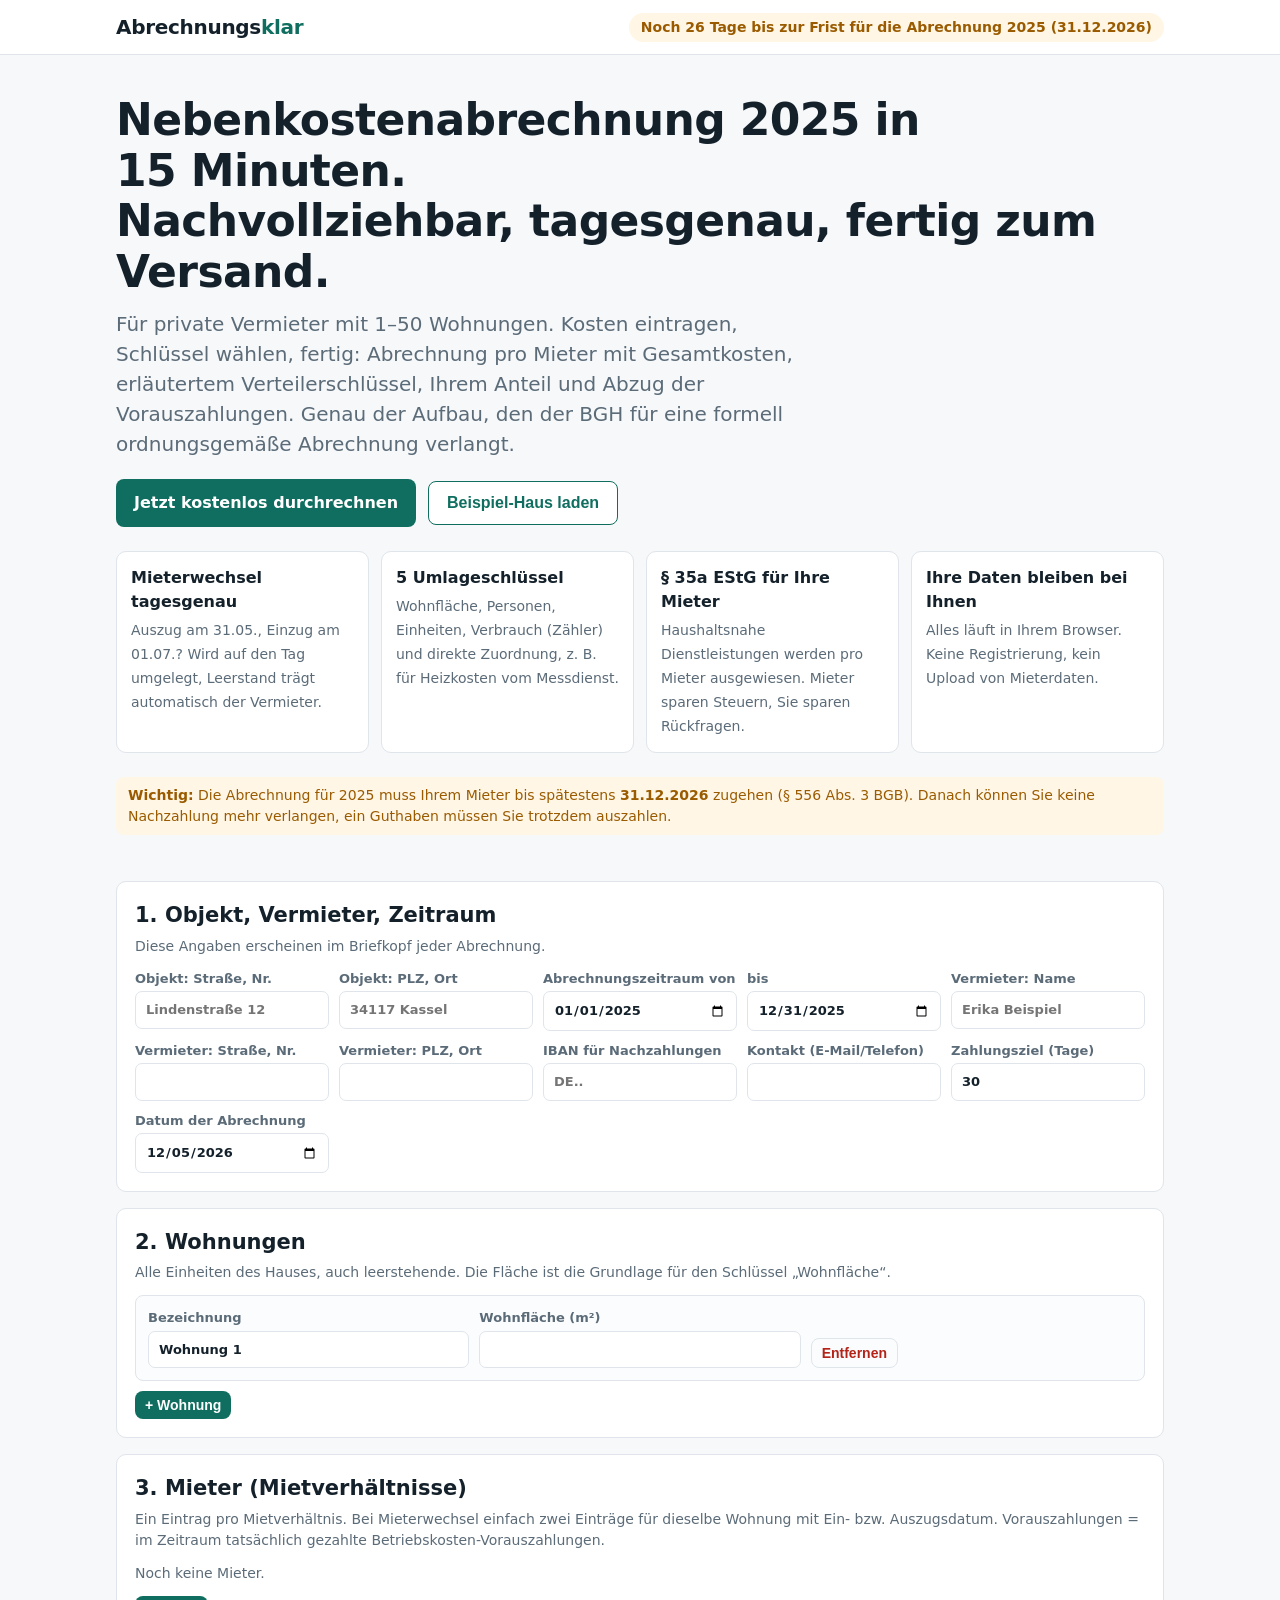
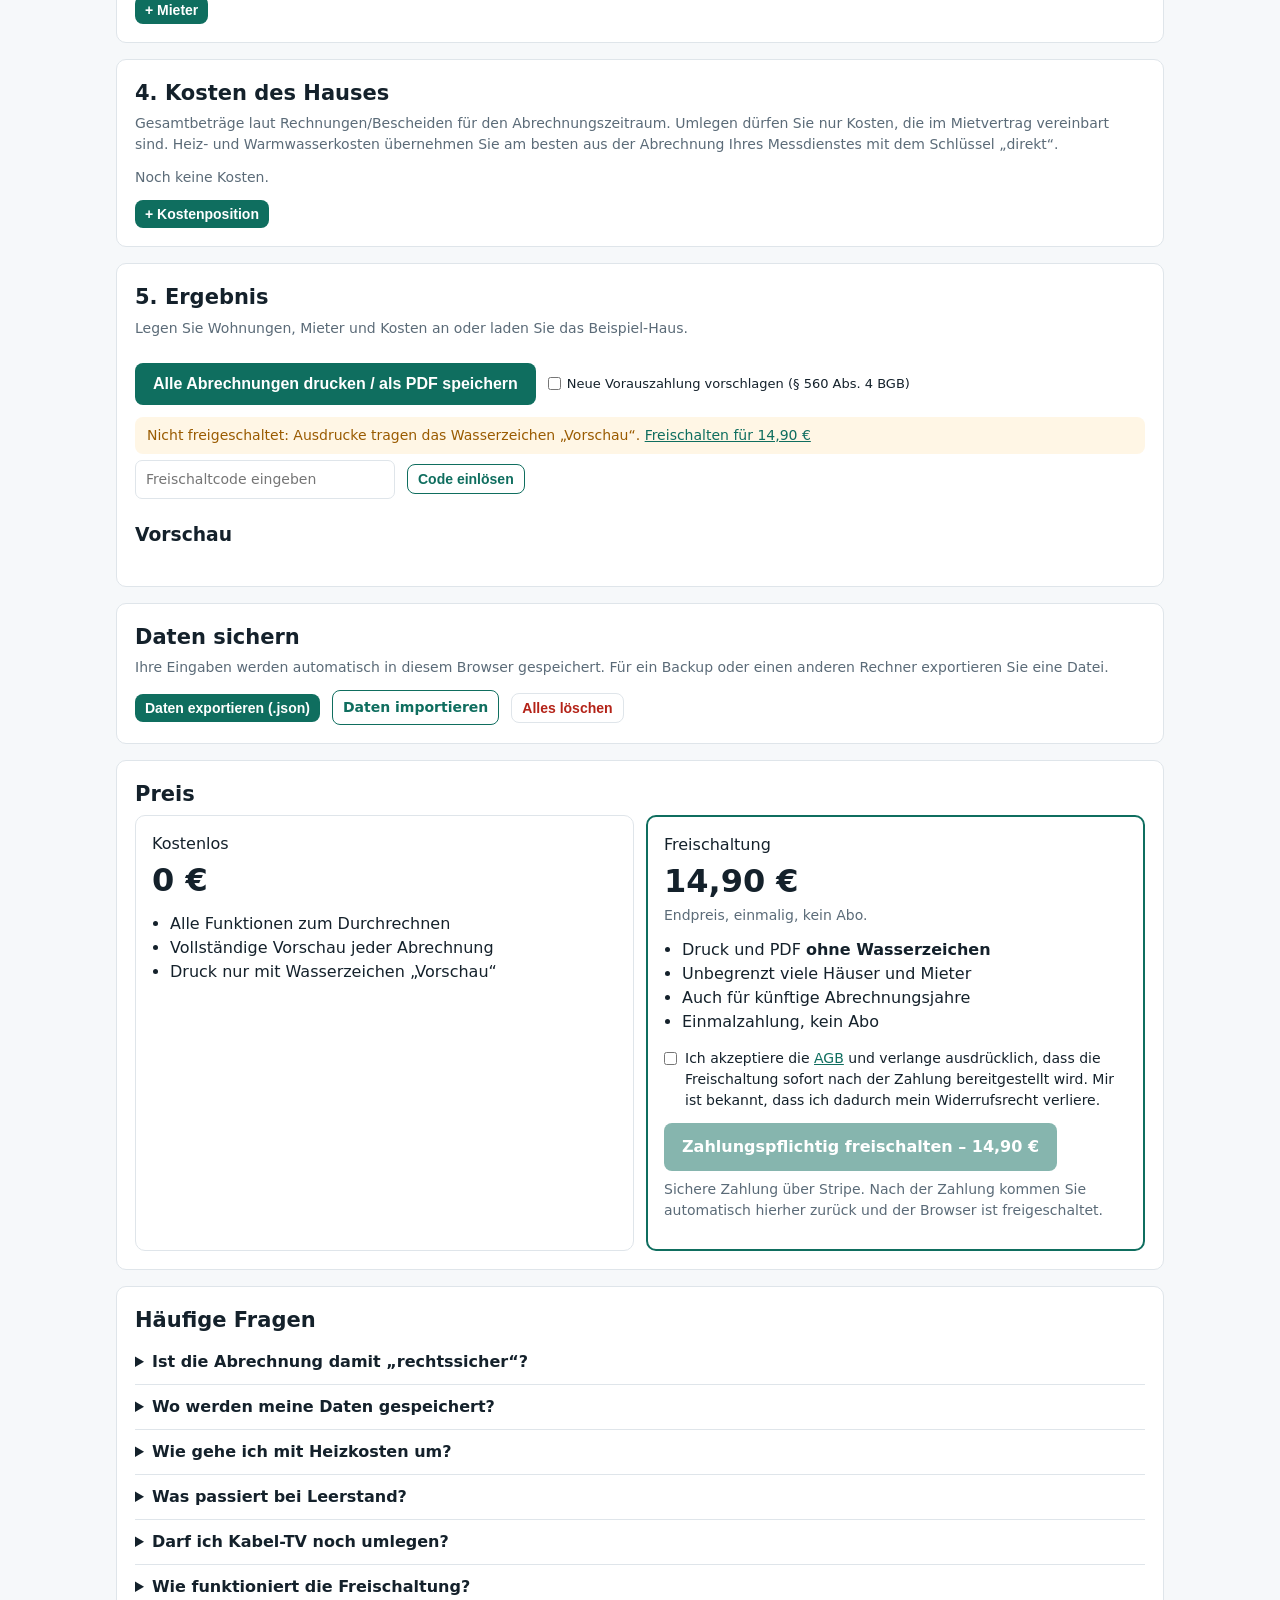
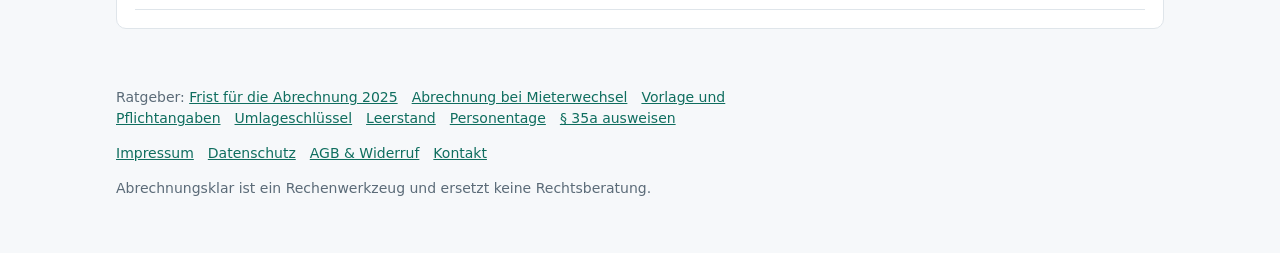
==== commit 46a49abe: "content: drei Ratgeber (Leerstand, Personentage, § 35a) Co-Authored-By: Claude Opus 5.5 <noreply@ant" ====
--- a/index.html
+++ b/index.html
@@ -5,6 +5,17 @@
 <meta name="viewport" content="width=device-width, initial-scale=1">
 <title>Abrechnungsklar – Nebenkostenabrechnung 2025 im Browser erstellen</title>
 <meta name="description" content="Betriebskostenabrechnung 2025 für Vermieter in 15 Minuten: Mieterwechsel tagesgenau, Leerstand, 5 Umlageschlüssel, § 35a-Ausweis, Vorauszahlungsanpassung. Ihre Daten bleiben in Ihrem Browser. Frist: 31.12.2026.">
+<link rel="canonical" href="https://meisnermax.github.io/abrechnungsklar/">
+<meta property="og:type" content="website">
+<meta property="og:site_name" content="Abrechnungsklar">
+<meta property="og:url" content="https://meisnermax.github.io/abrechnungsklar/">
+<meta property="og:title" content="Nebenkostenabrechnung 2025 in 15 Minuten – Frist 31.12.2026">
+<meta property="og:description" content="Mieterwechsel und Leerstand tagesgenau, 5 Umlageschlüssel, § 35a-Ausweis, fertiger Brief je Mieter. Kostenlos durchrechnen, Daten bleiben im Browser.">
+<meta property="og:image" content="https://meisnermax.github.io/abrechnungsklar/og.png">
+<meta property="og:image:width" content="1200">
+<meta property="og:image:height" content="627">
+<meta property="og:locale" content="de_DE">
+<meta name="twitter:card" content="summary_large_image">
 <style>
 :root{--bg:#f6f8fa;--card:#fff;--ink:#14212b;--mute:#5b6b78;--line:#dfe5ea;--pri:#0f6e5f;--pri2:#0b5649;--acc:#e8f4f1;--warn:#9a5b00;--warnbg:#fff6e5;--bad:#b42318;--radius:10px}
 *{box-sizing:border-box}
@@ -194,7 +205,7 @@
 </main>
 
 <footer><div class="wrap">
-  <p>Ratgeber: <a href="ratgeber/frist-nebenkostenabrechnung-2025.html">Frist für die Abrechnung 2025</a><a href="ratgeber/nebenkostenabrechnung-mieterwechsel.html">Abrechnung bei Mieterwechsel</a><a href="ratgeber/nebenkostenabrechnung-vorlage.html">Vorlage und Pflichtangaben</a><a href="ratgeber/umlageschluessel-nebenkosten.html">Umlageschlüssel</a></p>
+  <p>Ratgeber: <a href="ratgeber/frist-nebenkostenabrechnung-2025.html">Frist für die Abrechnung 2025</a><a href="ratgeber/nebenkostenabrechnung-mieterwechsel.html">Abrechnung bei Mieterwechsel</a><a href="ratgeber/nebenkostenabrechnung-vorlage.html">Vorlage und Pflichtangaben</a><a href="ratgeber/umlageschluessel-nebenkosten.html">Umlageschlüssel</a><a href="ratgeber/nebenkosten-leerstand.html">Leerstand</a><a href="ratgeber/personentage-berechnen.html">Personentage</a><a href="ratgeber/35a-nebenkostenabrechnung.html">§ 35a ausweisen</a></p>
   <a href="impressum.html">Impressum</a><a href="datenschutz.html">Datenschutz</a><a href="agb.html">AGB &amp; Widerruf</a><a href="mailto:meisner@nexgen-consulting.de">Kontakt</a>
   <p>Abrechnungsklar ist ein Rechenwerkzeug und ersetzt keine Rechtsberatung.</p>
 </div></footer>
@@ -230,7 +241,9 @@
 const D = iso => { if (!iso) return ""; const [y,m,d] = iso.split("-"); return `${d}.${m}.${y}`; };
 const t0 = iso => { const [y,m,d] = iso.split("-").map(Number); return Date.UTC(y, m - 1, d); };
 const days = (a, b) => Math.round((t0(b) - t0(a)) / 864e5) + 1;
-const today = () => new Date().toISOString().slice(0, 10);
+const today = () => { const d = new Date(); return `${d.getFullYear()}-${String(d.getMonth() + 1).padStart(2, "0")}-${String(d.getDate()).padStart(2, "0")}`; };
+const r2 = x => Math.round((x + Math.sign(x) * Number.EPSILON) * 100) / 100;
+const salut = n => String(n || "").replace(/^Herrn\b/, "Herr");
 
 function blank() {
   return {obj:{street:"",city:""}, ll:{name:"",street:"",city:"",iban:"",contact:""},
@@ -275,9 +288,12 @@
   });
   tens.forEach(t => { if (!t.d) warnings.push(`${t.name || "Ein Mieter"}: Mietzeit liegt außerhalb des Abrechnungszeitraums und wird übersprungen.`); if (!unitById[t.unit]) warnings.push(`${t.name || "Ein Mieter"}: keine Wohnung zugeordnet.`); });
   const act = tens.filter(t => t.d > 0);
-  const personDays = act.reduce((s, t) => s + t.persons * t.d, 0);
-  // Überschneidungen je Wohnung prüfen
-  S.units.forEach(u => { const used = act.filter(t => t.unit === u.id).reduce((s, t) => s + t.d, 0); if (used > P) warnings.push(`${u.name}: Mietzeiten überschneiden sich (${used} von ${P} Tagen belegt).`); });
+  // Überschneidungen je Wohnung prüfen; leerstehende Tage zählen beim Personenschlüssel mit 1 fiktiven Person (Anteil trägt der Vermieter)
+  let vacancyPersonDays = 0;
+  S.units.forEach(u => { const used = act.filter(t => t.unit === u.id).reduce((s, t) => s + t.d, 0); if (used > P) warnings.push(`${u.name}: Mietzeiten überschneiden sich (${used} von ${P} Tagen belegt).`); vacancyPersonDays += Math.max(0, P - used); });
+  const personDays = act.reduce((s, t) => s + t.persons * t.d, 0) + vacancyPersonDays;
+  const usesPersons = S.costs.some(c => c.key === "personen");
+  if (usesPersons) act.forEach(t => { if (!t.persons) warnings.push(`${t.name || "Ein Mieter"}: Personenzahl ist 0, beim Personenschlüssel zahlt dieser Mieter nichts.`); });
   const costRows = [];
   S.costs.forEach(c => {
     const amount = num(c.amount), label = c.type || "Kostenposition";
@@ -288,6 +304,12 @@
     if (c.key === "flaeche" && !totalArea) warnings.push(`„${label}“: Wohnflächen fehlen.`);
     if (c.key === "personen" && !personDays) warnings.push(`„${label}“: Personenzahlen fehlen.`);
     if (c.key === "verbrauch" && !consTotal) warnings.push(`„${label}“: Verbrauchswerte fehlen.`);
+    if (c.key === "verbrauch") {
+      const sumReadings = act.reduce((s, t) => s + num(vals[t.id]), 0);
+      if (num(c.total) && num(c.total) + 1e-9 < sumReadings) warnings.push(`„${label}“: Der Gesamtverbrauch ist kleiner als die Summe der Einzelverbräuche.`);
+      act.forEach(t => { if (String(vals[t.id] ?? "").trim() === "") warnings.push(`„${label}“: Verbrauchswert für ${t.name || "einen Mieter"} fehlt.`); });
+    }
+    if (c.key === "direkt") act.forEach(t => { if (String(vals[t.id] ?? "").trim() === "") warnings.push(`„${label}“: Einzelbetrag für ${t.name || "einen Mieter"} fehlt.`); });
     act.forEach(t => {
       let share = 0, totTxt = "", yourTxt = "";
       const tage = t.d === P ? "" : ` · ${t.d}/${P} Tage`;
@@ -298,14 +320,16 @@
         case "verbrauch": share = consTotal ? num(vals[t.id]) / consTotal : 0; totTxt = `${N(consTotal, 3)} ${esc(c.unit || "")}`; yourTxt = `${N(num(vals[t.id]), 3)} ${esc(c.unit || "")}`; break;
         case "direkt": totTxt = "lt. Einzelabrechnung"; yourTxt = "Einzelbetrag"; break;
       }
-      const val = c.key === "direkt" ? num(vals[t.id]) : amount * share;
-      distributed += val;
-      const p35 = val * num(c.p35) / 100;
+      // Jede Zeile wird auf Cent gerundet und genau so summiert, damit die Abrechnung nachrechenbar ist
+      // Berechnete Anteile werden auf den Cent abgerundet: kein Mieter zahlt mehr als seinen exakten Anteil, die Summe übersteigt nie die Gesamtkosten
+      const val = c.key === "direkt" ? r2(num(vals[t.id])) : Math.floor(amount * share * 100 + 1e-7) / 100;
+      distributed = r2(distributed + val);
+      const p35 = r2(val * num(c.p35) / 100);
       t.rows.push({label, amount, key: KEYS[c.key], totTxt, yourTxt, val, p35});
-      t.sum += val; t.p35 += p35;
+      t.sum = r2(t.sum + val); t.p35 = r2(t.p35 + p35);
     });
     if (c.key === "direkt" && distributed > amount + 0.005) warnings.push(`„${label}“: Einzelbeträge (${E(distributed)}) übersteigen die Gesamtkosten (${E(amount)}).`);
-    costRows.push({label, amount, key: KEYS[c.key], distributed, landlord: amount - distributed});
+    costRows.push({label, amount, key: KEYS[c.key], distributed, landlord: r2(amount - distributed)});
   });
   return {P, act, costRows, warnings, totalArea, personDays};
 }
@@ -371,7 +395,7 @@
   const expl = {
     "Wohnfläche": `Wohnfläche: Kosten × (Ihre Wohnfläche ÷ Gesamtwohnfläche ${N(R.totalArea)} m²) × (Ihre Nutzungstage ÷ ${R.P} Tage). Der Anteil leerstehender Flächen verbleibt beim Vermieter.`,
     "Wohneinheiten": `Wohneinheiten: Kosten ÷ Anzahl Wohneinheiten × (Ihre Nutzungstage ÷ ${R.P} Tage).`,
-    "Personen": `Personen: Kosten × (Ihre Personen × Ihre Nutzungstage) ÷ Summe aller Personentage im Haus.`,
+    "Personen": `Personen: Kosten × (Ihre Personen × Ihre Nutzungstage) ÷ Summe aller Personentage im Haus (${N(R.personDays, 0)}). Leerstehende Tage werden mit einer Person angesetzt; dieser Anteil verbleibt beim Vermieter.`,
     "Verbrauch (Zähler)": `Verbrauch: Kosten × (Ihr abgelesener Verbrauch ÷ Gesamtverbrauch).`,
     "direkt zugeordnet": `Direkt zugeordnet: Ihr Einzelbetrag laut gesonderter Einzelabrechnung (z. B. Heizkostenabrechnung des Messdienstes, die beigefügt ist).`
   };
@@ -381,7 +405,7 @@
     <div class="small" style="text-align:right">${esc(S.ll.name)}<br>${esc(S.ll.street)}<br>${esc(S.ll.city)}<br>${esc(S.ll.contact)}<br><br>${esc((S.ll.city || "").replace(/^\d+\s*/, ""))}${S.ll.city ? ", " : ""}${D(S.date)}</div></div>
     <h3>Betriebskostenabrechnung ${D(S.period.from)} – ${D(S.period.to)}</h3>
     <p class="small">Mietobjekt: ${esc(S.obj.street)}, ${esc(S.obj.city)}, ${esc(t.unitName)} · Ihr Nutzungszeitraum: ${D(t.a)} – ${D(t.b)} (${t.d} von ${R.P} Tagen)</p>
-    <p>Guten Tag ${esc(t.name)},<br>nachfolgend erhalten Sie die Abrechnung der Betriebskosten für den oben genannten Zeitraum.</p>
+    <p>Guten Tag ${esc(salut(t.name))},<br>nachfolgend erhalten Sie die Abrechnung der Betriebskosten für den oben genannten Zeitraum.</p>
     <table><thead><tr><th>Kostenart</th><th class="n">Gesamtkosten</th><th>Verteilerschlüssel</th><th>Gesamt</th><th>Ihr Anteil</th><th class="n">Ihr Betrag</th></tr></thead>
     <tbody>${rows}</tbody><tfoot>
     <tr><td colspan="5">Summe Ihrer Betriebskosten</td><td class="n">${E(t.sum)}</td></tr>
@@ -442,7 +466,7 @@
   const el = e.target;
   if (el.id === "adjust") { S.adjust = el.checked; save(); renderResults(); return; }
   if (el.id === "importFile" && el.files[0]) {
-    el.files[0].text().then(txt => { try { const d = JSON.parse(txt); if (!d.units || !d.ten || !d.costs) throw 0; S = d; save(); renderAll(); } catch { alert("Die Datei konnte nicht gelesen werden."); } });
+    el.files[0].text().then(txt => { try { const d = JSON.parse(txt); if (!Array.isArray(d.units) || !Array.isArray(d.ten) || !Array.isArray(d.costs) || !d.period?.from || !d.period?.to) throw 0; d.obj = d.obj || {}; d.ll = d.ll || {}; S = d; save(); renderAll(); } catch { alert("Die Datei konnte nicht gelesen werden."); } });
     el.value = ""; return;
   }
   const l = el.dataset.list; if (!l) return;
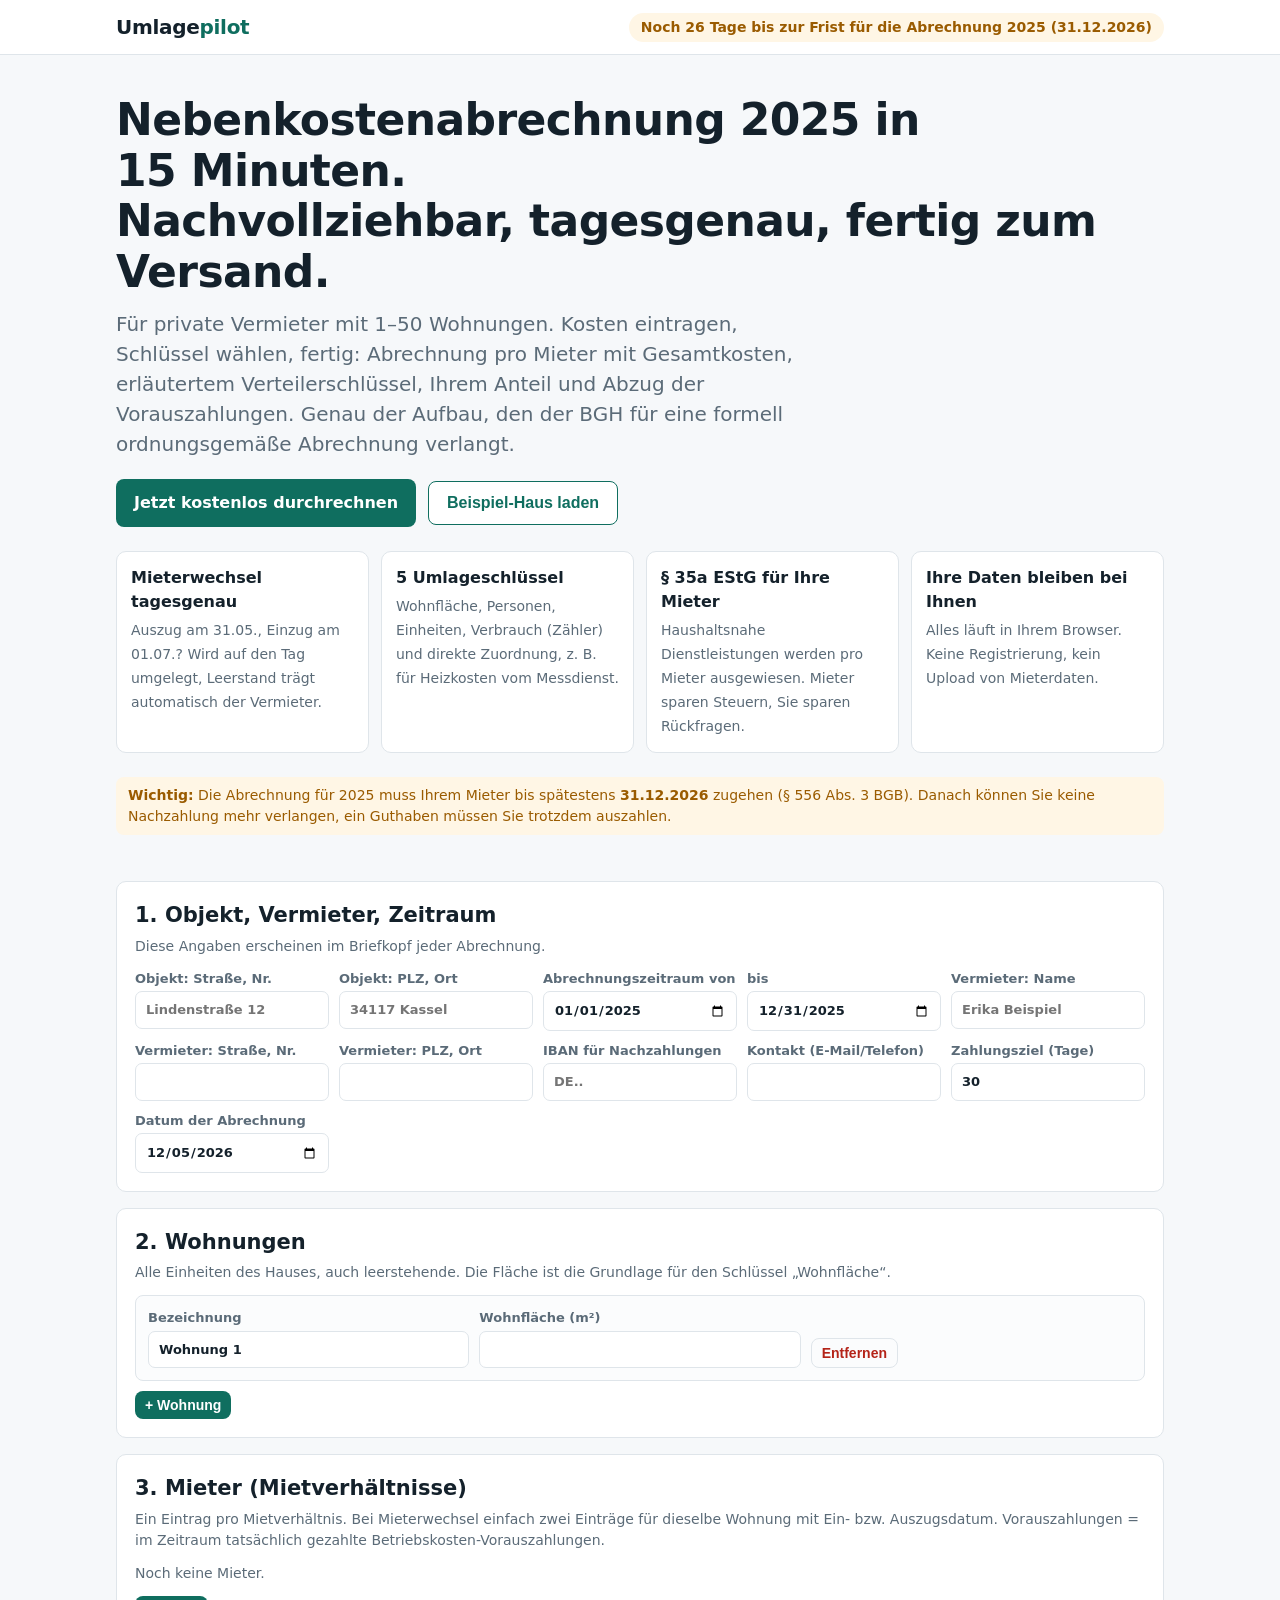
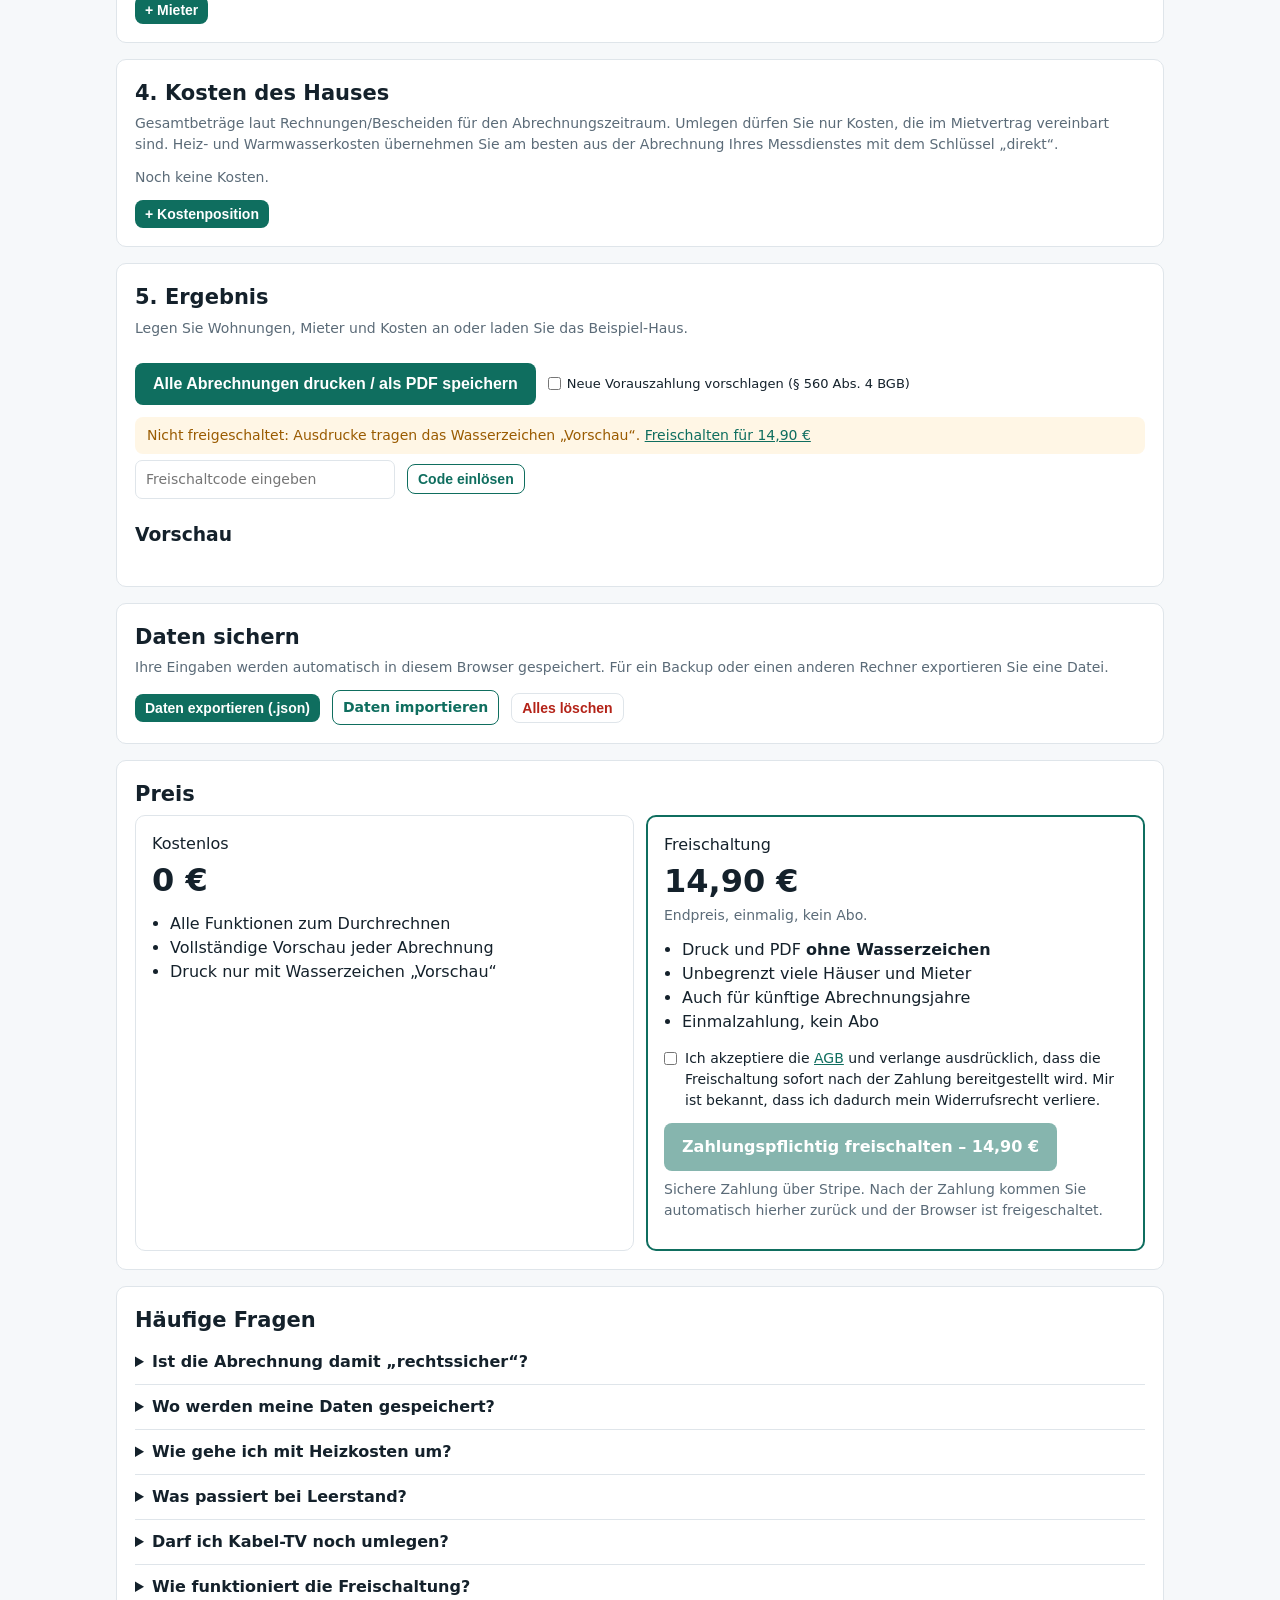
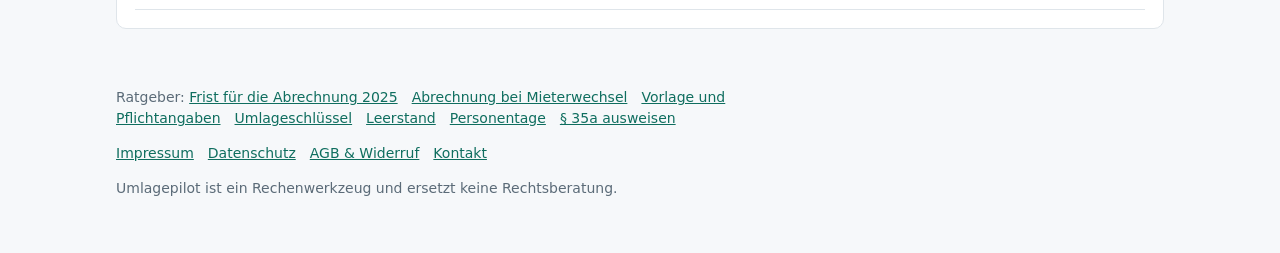
==== commit 05d369b5: "Umbenennung in Umlagepilot, Heimat unter nexasset.nexgen-consulting.de/nebenkostenabrechnung Co-Auth" ====
--- a/index.html
+++ b/index.html
@@ -1,17 +1,17 @@
 <!doctype html>
 <html lang="de">
 <head>
-<meta charset="utf-8">
+<meta charset="utf-8"><script>(function(){var N="https://nexasset.nexgen-consulting.de/nebenkostenabrechnung",h=location.hostname,p=location.pathname;if(/github\.io$|nebenkostenabrechnung-2025\.vercel\.app$/.test(h)){location.replace(N+p.replace("/abrechnungsklar","").replace(/^\/$/,"")+location.search+location.hash)}else if(p==="/nebenkostenabrechnung"){history.replaceState(null,"",p+"/"+location.search+location.hash)}})()</script>
 <meta name="viewport" content="width=device-width, initial-scale=1">
-<title>Abrechnungsklar – Nebenkostenabrechnung 2025 im Browser erstellen</title>
+<title>Umlagepilot – Nebenkostenabrechnung 2025 im Browser erstellen</title>
 <meta name="description" content="Betriebskostenabrechnung 2025 für Vermieter in 15 Minuten: Mieterwechsel tagesgenau, Leerstand, 5 Umlageschlüssel, § 35a-Ausweis, Vorauszahlungsanpassung. Ihre Daten bleiben in Ihrem Browser. Frist: 31.12.2026.">
-<link rel="canonical" href="https://meisnermax.github.io/abrechnungsklar/">
+<link rel="canonical" href="https://nexasset.nexgen-consulting.de/nebenkostenabrechnung">
 <meta property="og:type" content="website">
-<meta property="og:site_name" content="Abrechnungsklar">
-<meta property="og:url" content="https://meisnermax.github.io/abrechnungsklar/">
+<meta property="og:site_name" content="Umlagepilot">
+<meta property="og:url" content="https://nexasset.nexgen-consulting.de/nebenkostenabrechnung">
 <meta property="og:title" content="Nebenkostenabrechnung 2025 in 15 Minuten – Frist 31.12.2026">
 <meta property="og:description" content="Mieterwechsel und Leerstand tagesgenau, 5 Umlageschlüssel, § 35a-Ausweis, fertiger Brief je Mieter. Kostenlos durchrechnen, Daten bleiben im Browser.">
-<meta property="og:image" content="https://meisnermax.github.io/abrechnungsklar/og.png">
+<meta property="og:image" content="https://nexasset.nexgen-consulting.de/nebenkostenabrechnung/og.png">
 <meta property="og:image:width" content="1200">
 <meta property="og:image:height" content="627">
 <meta property="og:locale" content="de_DE">
@@ -92,7 +92,7 @@
 <body>
 <div class="wm">VORSCHAU – nicht freigeschaltet</div>
 <header class="top"><div class="wrap">
-  <div class="logo">Abrechnungs<span>klar</span></div>
+  <div class="logo">Umlage<span>pilot</span></div>
   <div class="deadline" id="deadline">Frist für die Abrechnung 2025: 31.12.2026</div>
 </div></header>
 
@@ -195,7 +195,7 @@
 
 <section class="card">
   <h2>Häufige Fragen</h2>
-  <details><summary>Ist die Abrechnung damit „rechtssicher“?</summary><p>Abrechnungsklar erzeugt den formellen Aufbau, den die Rechtsprechung verlangt: Zusammenstellung der Gesamtkosten, Angabe und Erläuterung der Verteilerschlüssel, Berechnung des Mieteranteils und Abzug der Vorauszahlungen. Ob eine Kostenart umlagefähig ist, hängt von Ihrem Mietvertrag ab. Abrechnungsklar ist ein Rechenwerkzeug und keine Rechtsberatung.</p></details>
+  <details><summary>Ist die Abrechnung damit „rechtssicher“?</summary><p>Umlagepilot erzeugt den formellen Aufbau, den die Rechtsprechung verlangt: Zusammenstellung der Gesamtkosten, Angabe und Erläuterung der Verteilerschlüssel, Berechnung des Mieteranteils und Abzug der Vorauszahlungen. Ob eine Kostenart umlagefähig ist, hängt von Ihrem Mietvertrag ab. Umlagepilot ist ein Rechenwerkzeug und keine Rechtsberatung.</p></details>
   <details><summary>Wo werden meine Daten gespeichert?</summary><p>Ausschließlich im lokalen Speicher Ihres Browsers. Es gibt keinen Server, an den Mieterdaten übertragen werden. Sichern Sie Ihre Daten bei Bedarf über „Daten exportieren“.</p></details>
   <details><summary>Wie gehe ich mit Heizkosten um?</summary><p>Wenn ein Messdienst (z.&nbsp;B. für Heizkostenverteiler oder Wärmezähler) die Heizkosten nach der Heizkostenverordnung aufgeteilt hat, tragen Sie die Gesamtkosten und die Einzelbeträge pro Mieter mit dem Schlüssel „direkt zugeordnet“ ein. Die CO₂-Kostenaufteilung übernehmen Sie ebenfalls aus dieser Abrechnung.</p></details>
   <details><summary>Was passiert bei Leerstand?</summary><p>Bei Wohnfläche und Einheiten bleibt der Anteil der leerstehenden Tage automatisch beim Vermieter. Die Übersicht zeigt diesen Anteil separat.</p></details>
@@ -207,7 +207,7 @@
 <footer><div class="wrap">
   <p>Ratgeber: <a href="ratgeber/frist-nebenkostenabrechnung-2025.html">Frist für die Abrechnung 2025</a><a href="ratgeber/nebenkostenabrechnung-mieterwechsel.html">Abrechnung bei Mieterwechsel</a><a href="ratgeber/nebenkostenabrechnung-vorlage.html">Vorlage und Pflichtangaben</a><a href="ratgeber/umlageschluessel-nebenkosten.html">Umlageschlüssel</a><a href="ratgeber/nebenkosten-leerstand.html">Leerstand</a><a href="ratgeber/personentage-berechnen.html">Personentage</a><a href="ratgeber/35a-nebenkostenabrechnung.html">§ 35a ausweisen</a></p>
   <a href="impressum.html">Impressum</a><a href="datenschutz.html">Datenschutz</a><a href="agb.html">AGB &amp; Widerruf</a><a href="mailto:meisner@nexgen-consulting.de">Kontakt</a>
-  <p>Abrechnungsklar ist ein Rechenwerkzeug und ersetzt keine Rechtsberatung.</p>
+  <p>Umlagepilot ist ein Rechenwerkzeug und ersetzt keine Rechtsberatung.</p>
 </div></footer>
 
 <div id="print"></div>
@@ -493,7 +493,7 @@
     window.print();
   } else if (el.id === "exportBtn") {
     const a = document.createElement("a"); a.href = URL.createObjectURL(new Blob([JSON.stringify(S, null, 2)], {type:"application/json"}));
-    a.download = `abrechnungsklar-${(S.obj.street || "daten").replace(/[^\wäöüß-]+/gi, "_")}.json`; a.click();
+    a.download = `umlagepilot-${(S.obj.street || "daten").replace(/[^\wäöüß-]+/gi, "_")}.json`; a.click();
   } else if (el.id === "resetBtn") {
     if (confirm("Alle Eingaben in diesem Browser löschen?")) { S = blank(); save(); renderAll(); }
   } else if (el.id === "codeBtn") {
